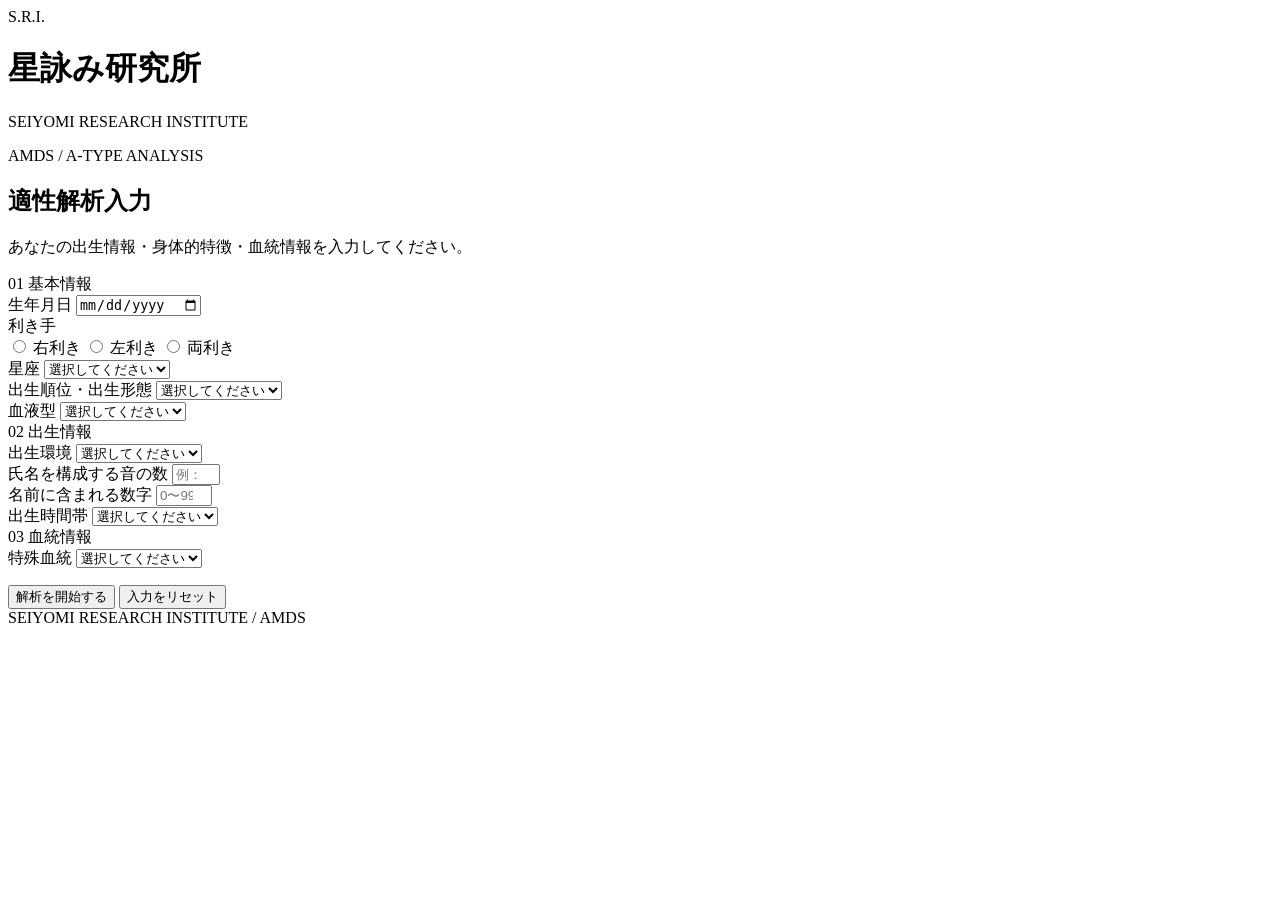
==== A/A1.html @ 0838a864 "Create A1.html" ====
<!DOCTYPE html>
<html lang="ja">
<head>
  <meta charset="UTF-8">
  <meta name="viewport" content="width=device-width, initial-scale=1.0">
  <title>星詠み研究所 | SEIYOMI RESEARCH INSTITUTE</title>

  <link rel="stylesheet" href="A.css">
</head>

<body>

<header class="site-header">
  <div class="header-mark">S.R.I.</div>

  <div>
    <h1>星詠み研究所</h1>
    <p>SEIYOMI RESEARCH INSTITUTE</p>
  </div>
</header>


<main class="container">

  <section class="hero">
    <span class="label">AMDS / A-TYPE ANALYSIS</span>

    <h2>適性解析入力</h2>

    <p>
      あなたの出生情報・身体的特徴・血統情報を入力してください。
    </p>
  </section>


  <form id="diagnosisForm">

    <!-- 基本情報 -->
    <section class="panel">

      <div class="panel-title">
        <span>01</span>
        基本情報
      </div>


      <!-- 生年月日 -->
      <div class="field">

        <label for="date">
          生年月日
        </label>

        <input
          type="date"
          id="date"
          required
        >

      </div>


      <!-- 利き手 -->
      <div class="field">

        <label>
          利き手
        </label>

        <div class="choices">

          <label>
            <input
              type="radio"
              name="hand"
              value="右利き"
            >
            右利き
          </label>

          <label>
            <input
              type="radio"
              name="hand"
              value="左利き"
            >
            左利き
          </label>

          <label>
            <input
              type="radio"
              name="hand"
              value="両利き"
            >
            両利き
          </label>

        </div>

      </div>


      <!-- 星座 -->
      <div class="field">

        <label for="zodiac">
          星座
        </label>

        <select id="zodiac" required>

          <option value="">
            選択してください
          </option>

          <option>牡羊座</option>
          <option>牡牛座</option>
          <option>双子座</option>
          <option>蟹座</option>
          <option>獅子座</option>
          <option>乙女座</option>
          <option>天秤座</option>
          <option>蠍座</option>
          <option>射手座</option>
          <option>山羊座</option>
          <option>水瓶座</option>
          <option>魚座</option>

        </select>

      </div>


      <!-- 出生順位 -->
      <div class="field">

        <label for="family">
          出生順位・出生形態
        </label>

        <select id="family" required>

          <option value="">
            選択してください
          </option>

          <option>一人っ子</option>
          <option>第一子</option>
          <option>中間子</option>
          <option>末っ子</option>
          <option>双子・三つ子など</option>
          <option>不明</option>

        </select>

      </div>


      <!-- 血液型 -->
      <div class="field">

        <label for="blood">
          血液型
        </label>

        <select id="blood" required>

          <option value="">
            選択してください
          </option>

          <option>A</option>
          <option>B</option>
          <option>O</option>
          <option>AB</option>

        </select>

      </div>

    </section>


    <!-- 出生情報 -->
    <section class="panel">

      <div class="panel-title">
        <span>02</span>
        出生情報
      </div>


      <!-- 出生環境 -->
      <div class="field">

        <label for="origin">
          出生環境
        </label>

        <select id="origin" required>

          <option value="">
            選択してください
          </option>

          <option>山岳地帯</option>
          <option>河川・湖沼地域</option>
          <option>海沿い</option>
          <option>都市部</option>
          <option>田園・農村部</option>
          <option>古都・歴史都市</option>
          <option>不明</option>

        </select>

      </div>


      <!-- 氏名を構成する音の数 -->
      <div class="field">

        <label for="phonetic">
          氏名を構成する音の数
        </label>

        <input
          type="number"
          id="phonetic"
          min="1"
          max="99"
          placeholder="例：8"
          required
        >

      </div>


      <!-- 名前に含まれる数字 -->
      <div class="field">

        <label for="nameNumber">
          名前に含まれる数字
        </label>

        <input
          type="number"
          id="nameNumber"
          min="0"
          max="999"
          placeholder="0〜999"
          required
        >

      </div>


      <!-- 出生時間帯 -->
      <div class="field">

        <label for="time">
          出生時間帯
        </label>

        <select id="time" required>

          <option value="">
            選択してください
          </option>

          <option>深夜</option>
          <option>夜明け</option>
          <option>朝</option>
          <option>午前中</option>
          <option>午後</option>
          <option>夕方</option>
          <option>夜</option>
          <option>深夜帯</option>
          <option>不明</option>

        </select>

      </div>

    </section>


    <!-- 血統情報 -->
    <section class="panel">

      <div class="panel-title">
        <span>03</span>
        血統情報
      </div>


      <div class="field">

        <label for="lineage">
          特殊血統
        </label>

        <select id="lineage" required>

          <option value="">
            選択してください
          </option>

          <option>神族</option>
          <option>竜族</option>
          <option>精霊族</option>
          <option>魔族</option>
          <option>妖怪・妖異系</option>
          <option>天使族</option>
          <option>なし</option>

        </select>

      </div>

    </section>


    <p
      id="error"
      class="error"
    ></p>


    <button
      type="submit"
      class="primary-button"
    >
      解析を開始する
    </button>


    <button
      type="button"
      id="resetButton"
      class="secondary-button"
    >
      入力をリセット
    </button>

  </form>

</main>


<footer>
  SEIYOMI RESEARCH INSTITUTE / AMDS
</footer>


<script src="A.js"></script>

</body>
</html>
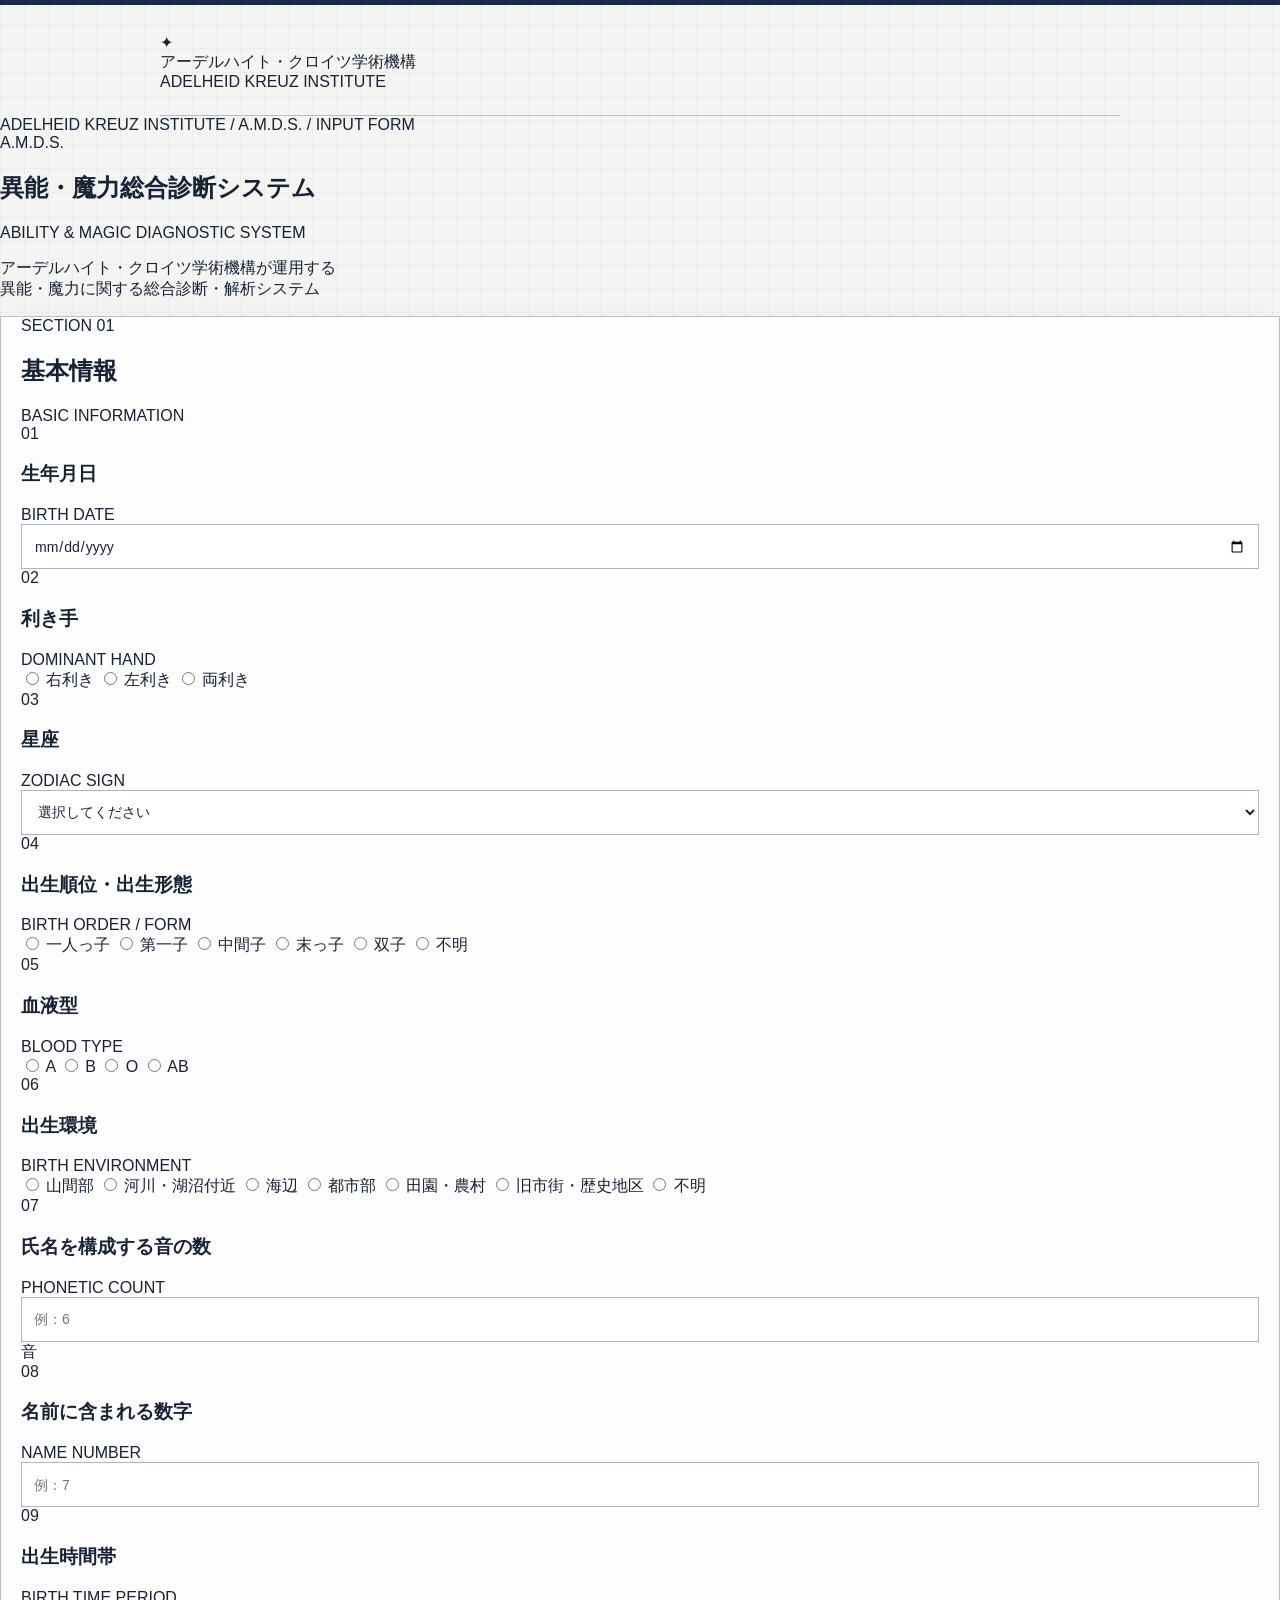
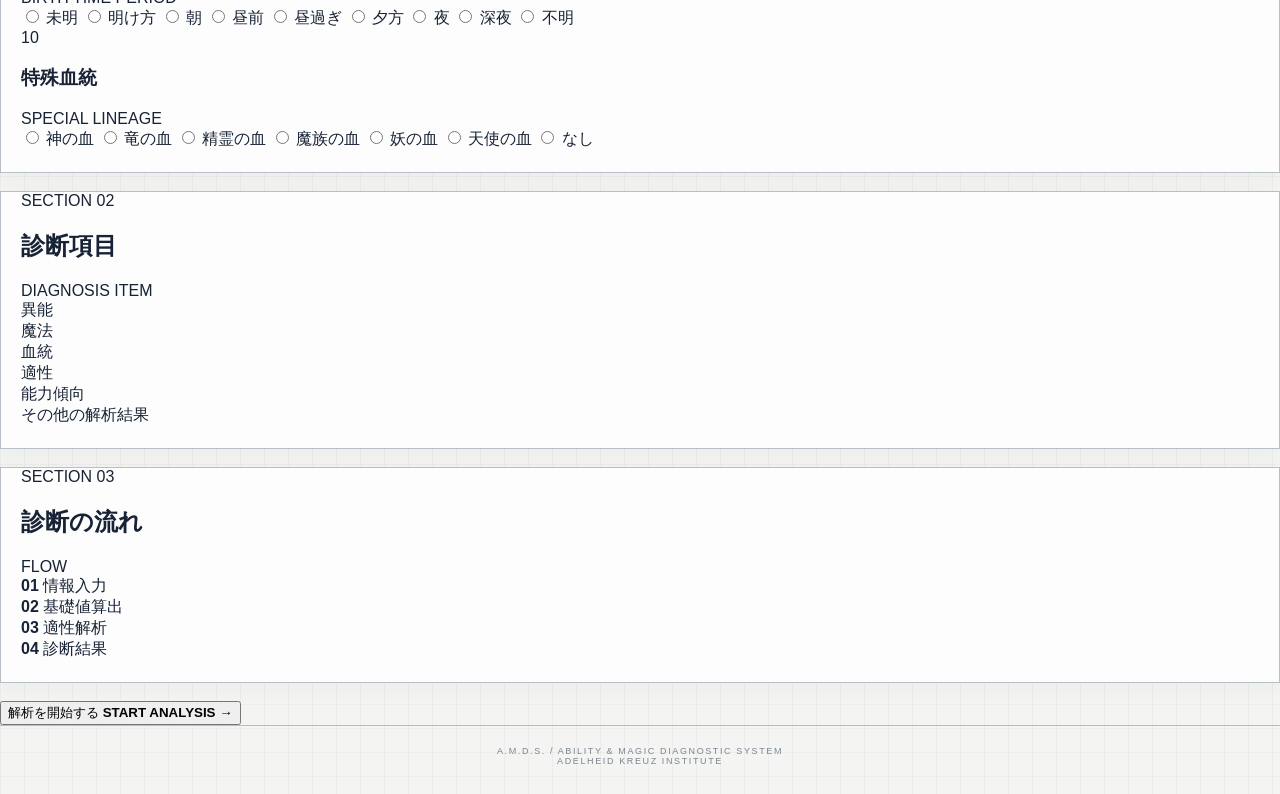
==== commit 2eb0b613: "Update A1.html" ====
--- a/A/A1.html
+++ b/A/A1.html
@@ -1,355 +1,595 @@
 <!DOCTYPE html>
 <html lang="ja">
 <head>
-  <meta charset="UTF-8">
-  <meta name="viewport" content="width=device-width, initial-scale=1.0">
-  <title>星詠み研究所 | SEIYOMI RESEARCH INSTITUTE</title>
-
-  <link rel="stylesheet" href="A.css">
+    <meta charset="UTF-8">
+    <meta name="viewport" content="width=device-width, initial-scale=1.0">
+
+    <title>A.M.D.S.｜異能・魔力総合診断システム</title>
+
+    <link rel="stylesheet" href="A.css">
 </head>
 
 <body>
 
 <header class="site-header">
-  <div class="header-mark">S.R.I.</div>
-
-  <div>
-    <h1>星詠み研究所</h1>
-    <p>SEIYOMI RESEARCH INSTITUTE</p>
-  </div>
+    <div class="header-inner">
+
+        <div class="institute-mark">
+            <div class="emblem">✦</div>
+
+            <div class="institute-name">
+                <div class="jp-name">
+                    アーデルハイト・クロイツ学術機構
+                </div>
+
+                <div class="en-name">
+                    ADELHEID KREUZ INSTITUTE
+                </div>
+            </div>
+        </div>
+
+    </div>
 </header>
 
 
-<main class="container">
-
-  <section class="hero">
-    <span class="label">AMDS / A-TYPE ANALYSIS</span>
-
-    <h2>適性解析入力</h2>
-
-    <p>
-      あなたの出生情報・身体的特徴・血統情報を入力してください。
-    </p>
-  </section>
-
-
-  <form id="diagnosisForm">
-
-    <!-- 基本情報 -->
-    <section class="panel">
-
-      <div class="panel-title">
-        <span>01</span>
-        基本情報
-      </div>
-
-
-      <!-- 生年月日 -->
-      <div class="field">
-
-        <label for="date">
-          生年月日
-        </label>
-
-        <input
-          type="date"
-          id="date"
-          required
-        >
-
-      </div>
-
-
-      <!-- 利き手 -->
-      <div class="field">
-
-        <label>
-          利き手
-        </label>
-
-        <div class="choices">
-
-          <label>
-            <input
-              type="radio"
-              name="hand"
-              value="右利き"
-            >
-            右利き
-          </label>
-
-          <label>
-            <input
-              type="radio"
-              name="hand"
-              value="左利き"
-            >
-            左利き
-          </label>
-
-          <label>
-            <input
-              type="radio"
-              name="hand"
-              value="両利き"
-            >
-            両利き
-          </label>
-
+<main class="page">
+
+    <div class="document-heading">
+        <span>ADELHEID KREUZ INSTITUTE</span>
+        <span>/</span>
+        <span>A.M.D.S.</span>
+        <span>/</span>
+        <span>INPUT FORM</span>
+    </div>
+
+
+    <section class="system-title">
+
+        <div class="system-code">
+            A.M.D.S.
         </div>
 
-      </div>
-
-
-      <!-- 星座 -->
-      <div class="field">
-
-        <label for="zodiac">
-          星座
-        </label>
-
-        <select id="zodiac" required>
-
-          <option value="">
-            選択してください
-          </option>
-
-          <option>牡羊座</option>
-          <option>牡牛座</option>
-          <option>双子座</option>
-          <option>蟹座</option>
-          <option>獅子座</option>
-          <option>乙女座</option>
-          <option>天秤座</option>
-          <option>蠍座</option>
-          <option>射手座</option>
-          <option>山羊座</option>
-          <option>水瓶座</option>
-          <option>魚座</option>
-
-        </select>
-
-      </div>
-
-
-      <!-- 出生順位 -->
-      <div class="field">
-
-        <label for="family">
-          出生順位・出生形態
-        </label>
-
-        <select id="family" required>
-
-          <option value="">
-            選択してください
-          </option>
-
-          <option>一人っ子</option>
-          <option>第一子</option>
-          <option>中間子</option>
-          <option>末っ子</option>
-          <option>双子・三つ子など</option>
-          <option>不明</option>
-
-        </select>
-
-      </div>
-
-
-      <!-- 血液型 -->
-      <div class="field">
-
-        <label for="blood">
-          血液型
-        </label>
-
-        <select id="blood" required>
-
-          <option value="">
-            選択してください
-          </option>
-
-          <option>A</option>
-          <option>B</option>
-          <option>O</option>
-          <option>AB</option>
-
-        </select>
-
-      </div>
+        <h1>
+            異能・魔力総合診断システム
+        </h1>
+
+        <p>
+            ABILITY &amp; MAGIC DIAGNOSTIC SYSTEM
+        </p>
+
+        <div class="title-line"></div>
+
+        <p class="system-description">
+            アーデルハイト・クロイツ学術機構が運用する<br>
+            異能・魔力に関する総合診断・解析システム
+        </p>
 
     </section>
 
 
-    <!-- 出生情報 -->
-    <section class="panel">
-
-      <div class="panel-title">
-        <span>02</span>
-        出生情報
-      </div>
-
-
-      <!-- 出生環境 -->
-      <div class="field">
-
-        <label for="origin">
-          出生環境
-        </label>
-
-        <select id="origin" required>
-
-          <option value="">
-            選択してください
-          </option>
-
-          <option>山岳地帯</option>
-          <option>河川・湖沼地域</option>
-          <option>海沿い</option>
-          <option>都市部</option>
-          <option>田園・農村部</option>
-          <option>古都・歴史都市</option>
-          <option>不明</option>
-
-        </select>
-
-      </div>
-
-
-      <!-- 氏名を構成する音の数 -->
-      <div class="field">
-
-        <label for="phonetic">
-          氏名を構成する音の数
-        </label>
-
-        <input
-          type="number"
-          id="phonetic"
-          min="1"
-          max="99"
-          placeholder="例：8"
-          required
-        >
-
-      </div>
-
-
-      <!-- 名前に含まれる数字 -->
-      <div class="field">
-
-        <label for="nameNumber">
-          名前に含まれる数字
-        </label>
-
-        <input
-          type="number"
-          id="nameNumber"
-          min="0"
-          max="999"
-          placeholder="0〜999"
-          required
-        >
-
-      </div>
-
-
-      <!-- 出生時間帯 -->
-      <div class="field">
-
-        <label for="time">
-          出生時間帯
-        </label>
-
-        <select id="time" required>
-
-          <option value="">
-            選択してください
-          </option>
-
-          <option>深夜</option>
-          <option>夜明け</option>
-          <option>朝</option>
-          <option>午前中</option>
-          <option>午後</option>
-          <option>夕方</option>
-          <option>夜</option>
-          <option>深夜帯</option>
-          <option>不明</option>
-
-        </select>
-
-      </div>
-
-    </section>
-
-
-    <!-- 血統情報 -->
-    <section class="panel">
-
-      <div class="panel-title">
-        <span>03</span>
-        血統情報
-      </div>
-
-
-      <div class="field">
-
-        <label for="lineage">
-          特殊血統
-        </label>
-
-        <select id="lineage" required>
-
-          <option value="">
-            選択してください
-          </option>
-
-          <option>神族</option>
-          <option>竜族</option>
-          <option>精霊族</option>
-          <option>魔族</option>
-          <option>妖怪・妖異系</option>
-          <option>天使族</option>
-          <option>なし</option>
-
-        </select>
-
-      </div>
-
-    </section>
-
-
-    <p
-      id="error"
-      class="error"
-    ></p>
-
-
-    <button
-      type="submit"
-      class="primary-button"
-    >
-      解析を開始する
-    </button>
-
-
-    <button
-      type="button"
-      id="resetButton"
-      class="secondary-button"
-    >
-      入力をリセット
-    </button>
-
-  </form>
+    <form id="diagnosisForm">
+
+        <!-- BASIC INFORMATION -->
+
+        <section class="panel">
+
+            <div class="section-heading">
+                <div class="section-number">SECTION 01</div>
+
+                <div>
+                    <h2>基本情報</h2>
+                    <span>BASIC INFORMATION</span>
+                </div>
+            </div>
+
+
+            <!-- 01 -->
+
+            <div class="question">
+
+                <div class="question-title">
+                    <span class="question-number">01</span>
+
+                    <div>
+                        <h3>生年月日</h3>
+                        <span>BIRTH DATE</span>
+                    </div>
+                </div>
+
+                <input
+                    type="date"
+                    id="date"
+                    required
+                >
+
+            </div>
+
+
+            <!-- 02 -->
+
+            <div class="question">
+
+                <div class="question-title">
+                    <span class="question-number">02</span>
+
+                    <div>
+                        <h3>利き手</h3>
+                        <span>DOMINANT HAND</span>
+                    </div>
+                </div>
+
+                <div class="choice-grid three">
+                    <label>
+                        <input type="radio" name="hand" value="右利き" required>
+                        <span>右利き</span>
+                    </label>
+
+                    <label>
+                        <input type="radio" name="hand" value="左利き">
+                        <span>左利き</span>
+                    </label>
+
+                    <label>
+                        <input type="radio" name="hand" value="両利き">
+                        <span>両利き</span>
+                    </label>
+                </div>
+
+            </div>
+
+
+            <!-- 03 -->
+
+            <div class="question">
+
+                <div class="question-title">
+                    <span class="question-number">03</span>
+
+                    <div>
+                        <h3>星座</h3>
+                        <span>ZODIAC SIGN</span>
+                    </div>
+                </div>
+
+                <select id="zodiac" required>
+                    <option value="">選択してください</option>
+                    <option value="牡羊座">牡羊座</option>
+                    <option value="牡牛座">牡牛座</option>
+                    <option value="双子座">双子座</option>
+                    <option value="蟹座">蟹座</option>
+                    <option value="獅子座">獅子座</option>
+                    <option value="乙女座">乙女座</option>
+                    <option value="天秤座">天秤座</option>
+                    <option value="蠍座">蠍座</option>
+                    <option value="射手座">射手座</option>
+                    <option value="山羊座">山羊座</option>
+                    <option value="水瓶座">水瓶座</option>
+                    <option value="魚座">魚座</option>
+                </select>
+
+            </div>
+
+
+            <!-- 04 -->
+
+            <div class="question">
+
+                <div class="question-title">
+                    <span class="question-number">04</span>
+
+                    <div>
+                        <h3>出生順位・出生形態</h3>
+                        <span>BIRTH ORDER / FORM</span>
+                    </div>
+                </div>
+
+                <div class="choice-grid three">
+
+                    <label>
+                        <input type="radio" name="family" value="一人っ子" required>
+                        <span>一人っ子</span>
+                    </label>
+
+                    <label>
+                        <input type="radio" name="family" value="第一子">
+                        <span>第一子</span>
+                    </label>
+
+                    <label>
+                        <input type="radio" name="family" value="中間子">
+                        <span>中間子</span>
+                    </label>
+
+                    <label>
+                        <input type="radio" name="family" value="末っ子">
+                        <span>末っ子</span>
+                    </label>
+
+                    <label>
+                        <input type="radio" name="family" value="双子">
+                        <span>双子</span>
+                    </label>
+
+                    <label>
+                        <input type="radio" name="family" value="不明">
+                        <span>不明</span>
+                    </label>
+
+                </div>
+
+            </div>
+
+
+            <!-- 05 -->
+
+            <div class="question">
+
+                <div class="question-title">
+                    <span class="question-number">05</span>
+
+                    <div>
+                        <h3>血液型</h3>
+                        <span>BLOOD TYPE</span>
+                    </div>
+                </div>
+
+                <div class="choice-grid four">
+
+                    <label>
+                        <input type="radio" name="blood" value="A" required>
+                        <span>A</span>
+                    </label>
+
+                    <label>
+                        <input type="radio" name="blood" value="B">
+                        <span>B</span>
+                    </label>
+
+                    <label>
+                        <input type="radio" name="blood" value="O">
+                        <span>O</span>
+                    </label>
+
+                    <label>
+                        <input type="radio" name="blood" value="AB">
+                        <span>AB</span>
+                    </label>
+
+                </div>
+
+            </div>
+
+
+            <!-- 06 -->
+
+            <div class="question">
+
+                <div class="question-title">
+                    <span class="question-number">06</span>
+
+                    <div>
+                        <h3>出生環境</h3>
+                        <span>BIRTH ENVIRONMENT</span>
+                    </div>
+                </div>
+
+                <div class="choice-grid two">
+
+                    <label>
+                        <input type="radio" name="origin" value="山間部" required>
+                        <span>山間部</span>
+                    </label>
+
+                    <label>
+                        <input type="radio" name="origin" value="河川・湖沼付近">
+                        <span>河川・湖沼付近</span>
+                    </label>
+
+                    <label>
+                        <input type="radio" name="origin" value="海辺">
+                        <span>海辺</span>
+                    </label>
+
+                    <label>
+                        <input type="radio" name="origin" value="都市部">
+                        <span>都市部</span>
+                    </label>
+
+                    <label>
+                        <input type="radio" name="origin" value="田園・農村">
+                        <span>田園・農村</span>
+                    </label>
+
+                    <label>
+                        <input type="radio" name="origin" value="旧市街・歴史地区">
+                        <span>旧市街・歴史地区</span>
+                    </label>
+
+                    <label>
+                        <input type="radio" name="origin" value="不明">
+                        <span>不明</span>
+                    </label>
+
+                </div>
+
+            </div>
+
+
+            <!-- 07 / 08 -->
+
+            <div class="numeric-row">
+
+                <div class="numeric-question">
+
+                    <div class="question-title">
+                        <span class="question-number">07</span>
+
+                        <div>
+                            <h3>氏名を構成する音の数</h3>
+                            <span>PHONETIC COUNT</span>
+                        </div>
+                    </div>
+
+                    <div class="number-input">
+                        <input
+                            type="number"
+                            id="phonetic"
+                            min="0"
+                            step="1"
+                            placeholder="例：6"
+                            required
+                        >
+                        <span>音</span>
+                    </div>
+
+                </div>
+
+
+                <div class="numeric-question">
+
+                    <div class="question-title">
+                        <span class="question-number">08</span>
+
+                        <div>
+                            <h3>名前に含まれる数字</h3>
+                            <span>NAME NUMBER</span>
+                        </div>
+                    </div>
+
+                    <div class="number-input">
+                        <input
+                            type="number"
+                            id="nameNumber"
+                            min="0"
+                            step="1"
+                            placeholder="例：7"
+                            required
+                        >
+                    </div>
+
+                </div>
+
+            </div>
+
+
+            <!-- 09 -->
+
+            <div class="question">
+
+                <div class="question-title">
+                    <span class="question-number">09</span>
+
+                    <div>
+                        <h3>出生時間帯</h3>
+                        <span>BIRTH TIME PERIOD</span>
+                    </div>
+                </div>
+
+                <div class="choice-grid three">
+
+                    <label>
+                        <input type="radio" name="time" value="未明" required>
+                        <span>未明</span>
+                    </label>
+
+                    <label>
+                        <input type="radio" name="time" value="明け方">
+                        <span>明け方</span>
+                    </label>
+
+                    <label>
+                        <input type="radio" name="time" value="朝">
+                        <span>朝</span>
+                    </label>
+
+                    <label>
+                        <input type="radio" name="time" value="昼前">
+                        <span>昼前</span>
+                    </label>
+
+                    <label>
+                        <input type="radio" name="time" value="昼過ぎ">
+                        <span>昼過ぎ</span>
+                    </label>
+
+                    <label>
+                        <input type="radio" name="time" value="夕方">
+                        <span>夕方</span>
+                    </label>
+
+                    <label>
+                        <input type="radio" name="time" value="夜">
+                        <span>夜</span>
+                    </label>
+
+                    <label>
+                        <input type="radio" name="time" value="深夜">
+                        <span>深夜</span>
+                    </label>
+
+                    <label>
+                        <input type="radio" name="time" value="不明">
+                        <span>不明</span>
+                    </label>
+
+                </div>
+
+            </div>
+
+
+            <!-- 10 -->
+
+            <div class="question">
+
+                <div class="question-title">
+                    <span class="question-number">10</span>
+
+                    <div>
+                        <h3>特殊血統</h3>
+                        <span>SPECIAL LINEAGE</span>
+                    </div>
+                </div>
+
+                <div class="choice-grid two">
+
+                    <label>
+                        <input type="radio" name="lineage" value="神の血" required>
+                        <span>神の血</span>
+                    </label>
+
+                    <label>
+                        <input type="radio" name="lineage" value="竜の血">
+                        <span>竜の血</span>
+                    </label>
+
+                    <label>
+                        <input type="radio" name="lineage" value="精霊の血">
+                        <span>精霊の血</span>
+                    </label>
+
+                    <label>
+                        <input type="radio" name="lineage" value="魔族の血">
+                        <span>魔族の血</span>
+                    </label>
+
+                    <label>
+                        <input type="radio" name="lineage" value="妖の血">
+                        <span>妖の血</span>
+                    </label>
+
+                    <label>
+                        <input type="radio" name="lineage" value="天使の血">
+                        <span>天使の血</span>
+                    </label>
+
+                    <label>
+                        <input type="radio" name="lineage" value="なし">
+                        <span>なし</span>
+                    </label>
+
+                </div>
+
+            </div>
+
+        </section>
+
+
+        <!-- DIAGNOSIS ITEM -->
+
+        <section class="panel">
+
+            <div class="section-heading">
+                <div class="section-number">SECTION 02</div>
+
+                <div>
+                    <h2>診断項目</h2>
+                    <span>DIAGNOSIS ITEM</span>
+                </div>
+            </div>
+
+            <div class="diagnosis-list">
+
+                <div>異能</div>
+                <div>魔法</div>
+                <div>血統</div>
+                <div>適性</div>
+                <div>能力傾向</div>
+                <div>その他の解析結果</div>
+
+            </div>
+
+        </section>
+
+
+        <!-- FLOW -->
+
+        <section class="panel">
+
+            <div class="section-heading">
+                <div class="section-number">SECTION 03</div>
+
+                <div>
+                    <h2>診断の流れ</h2>
+                    <span>FLOW</span>
+                </div>
+            </div>
+
+            <div class="flow">
+
+                <div class="flow-item">
+                    <strong>01</strong>
+                    <span>情報入力</span>
+                </div>
+
+                <div class="flow-line"></div>
+
+                <div class="flow-item">
+                    <strong>02</strong>
+                    <span>基礎値算出</span>
+                </div>
+
+                <div class="flow-line"></div>
+
+                <div class="flow-item">
+                    <strong>03</strong>
+                    <span>適性解析</span>
+                </div>
+
+                <div class="flow-line"></div>
+
+                <div class="flow-item">
+                    <strong>04</strong>
+                    <span>診断結果</span>
+                </div>
+
+            </div>
+
+        </section>
+
+
+        <button type="submit" class="start-button">
+
+            <span>
+                解析を開始する
+            </span>
+
+            <strong>START ANALYSIS →</strong>
+
+        </button>
+
+    </form>
 
 </main>
 
 
-<footer>
-  SEIYOMI RESEARCH INSTITUTE / AMDS
+<footer class="site-footer">
+    <div>
+        A.M.D.S. / ABILITY &amp; MAGIC DIAGNOSTIC SYSTEM
+    </div>
+
+    <div>
+        ADELHEID KREUZ INSTITUTE
+    </div>
 </footer>
 
 
--- a/A/A.css
+++ b/A/A.css
@@ -0,0 +1,824 @@
+/* =========================================
+   SEIYOMI RESEARCH INSTITUTE
+   A / A1-A3 COMMON STYLE
+========================================= */
+
+
+* {
+  box-sizing: border-box;
+}
+
+
+html {
+  scroll-behavior: smooth;
+}
+
+
+body {
+  margin: 0;
+
+  min-height: 100vh;
+
+  font-family:
+    -apple-system,
+    BlinkMacSystemFont,
+    "Hiragino Kaku Gothic ProN",
+    "Hiragino Sans",
+    "Yu Gothic",
+    Meiryo,
+    sans-serif;
+
+  color: #172235;
+
+  background:
+    linear-gradient(
+      rgba(18, 35, 58, .035) 1px,
+      transparent 1px
+    ),
+    linear-gradient(
+      90deg,
+      rgba(18, 35, 58, .035) 1px,
+      transparent 1px
+    ),
+    #f4f5f3;
+
+  background-size: 24px 24px;
+}
+
+
+body::before {
+  content: "";
+
+  display: block;
+
+  height: 5px;
+
+  background: #182c48;
+}
+
+
+/* =========================
+   HEADER
+========================= */
+
+
+.site-header {
+
+  width: min(
+    960px,
+    calc(100% - 32px)
+  );
+
+  margin: 0 auto;
+
+  padding: 28px 0 24px;
+
+  display: flex;
+
+  align-items: center;
+
+  gap: 15px;
+
+  border-bottom:
+    1px solid #b7bdc5;
+}
+
+
+.site-header h1 {
+
+  margin: 0;
+
+  font-size:
+    clamp(
+      20px,
+      5vw,
+      30px
+    );
+
+  letter-spacing: .12em;
+
+  font-weight: 700;
+}
+
+
+.site-header p {
+
+  margin: 5px 0 0;
+
+  font-size: 9px;
+
+  letter-spacing: .25em;
+
+  color: #687383;
+}
+
+
+.header-mark {
+
+  width: 48px;
+
+  height: 48px;
+
+  border:
+    1px solid #182c48;
+
+  display: grid;
+
+  place-items: center;
+
+  font-size: 10px;
+
+  letter-spacing: .08em;
+
+  font-weight: 700;
+}
+
+
+/* =========================
+   CONTAINER
+========================= */
+
+
+.container {
+
+  width: min(
+    760px,
+    calc(100% - 32px)
+  );
+
+  margin: 0 auto;
+
+  padding: 34px 0 60px;
+}
+
+
+/* =========================
+   HERO
+========================= */
+
+
+.hero {
+
+  margin-bottom: 25px;
+}
+
+
+.label {
+
+  display: inline-block;
+
+  padding: 5px 8px;
+
+  border:
+    1px solid #8792a0;
+
+  color: #596575;
+
+  font-size: 9px;
+
+  letter-spacing: .16em;
+}
+
+
+.hero h2 {
+
+  margin:
+    14px 0 8px;
+
+  font-size:
+    clamp(
+      25px,
+      7vw,
+      38px
+    );
+
+  letter-spacing: .08em;
+}
+
+
+.hero p {
+
+  margin: 0;
+
+  color: #687383;
+
+  font-size: 13px;
+
+  line-height: 1.8;
+}
+
+
+/* =========================
+   PANEL
+========================= */
+
+
+.panel,
+.result-card,
+.notice {
+
+  background:
+    rgba(255, 255, 255, .86);
+
+  border:
+    1px solid #b8bec6;
+
+  box-shadow:
+    0 5px 20px
+    rgba(25, 37, 52, .045);
+}
+
+
+.panel {
+
+  margin-bottom: 18px;
+
+  padding:
+    0 20px 22px;
+}
+
+
+.panel-title {
+
+  margin:
+    0 -20px 20px;
+
+  padding:
+    13px 20px;
+
+  background:
+    #182c48;
+
+  color: #fff;
+
+  font-size: 12px;
+
+  letter-spacing: .12em;
+}
+
+
+.panel-title span {
+
+  margin-right: 12px;
+
+  opacity: .65;
+
+  font-family:
+    Georgia,
+    serif;
+}
+
+
+/* =========================
+   FORM
+========================= */
+
+
+.field {
+
+  margin-top: 18px;
+}
+
+
+.field:first-of-type {
+
+  margin-top: 0;
+}
+
+
+.field > label {
+
+  display: block;
+
+  margin-bottom: 8px;
+
+  font-size: 12px;
+
+  font-weight: 700;
+
+  letter-spacing: .04em;
+}
+
+
+input[type="date"],
+input[type="number"],
+select {
+
+  width: 100%;
+
+  min-height: 45px;
+
+  padding:
+    10px 12px;
+
+  border:
+    1px solid #aeb5bf;
+
+  border-radius: 0;
+
+  background: #fff;
+
+  color: #172235;
+
+  font: inherit;
+
+  font-size: 14px;
+}
+
+
+input:focus,
+select:focus {
+
+  outline:
+    2px solid
+    rgba(24, 44, 72, .2);
+
+  border-color:
+    #182c48;
+}
+
+
+/* =========================
+   RADIO
+========================= */
+
+
+.choices {
+
+  display: grid;
+
+  grid-template-columns:
+    repeat(3, 1fr);
+
+  gap: 8px;
+}
+
+
+.choices label {
+
+  padding:
+    12px 8px;
+
+  border:
+    1px solid #b8bec6;
+
+  background: #fff;
+
+  text-align: center;
+
+  font-size: 12px;
+
+  cursor: pointer;
+}
+
+
+.choices input {
+
+  margin-right: 5px;
+}
+
+
+/* =========================
+   BUTTON
+========================= */
+
+
+.primary-button,
+.secondary-button {
+
+  display: block;
+
+  width: 100%;
+
+  min-height: 48px;
+
+  padding:
+    13px 18px;
+
+  border-radius: 0;
+
+  text-align: center;
+
+  text-decoration: none;
+
+  font: inherit;
+
+  font-size: 13px;
+
+  font-weight: 700;
+
+  letter-spacing: .08em;
+
+  cursor: pointer;
+}
+
+
+.primary-button {
+
+  border:
+    1px solid #182c48;
+
+  background:
+    #182c48;
+
+  color: #fff;
+}
+
+
+.secondary-button {
+
+  margin-top: 10px;
+
+  border:
+    1px solid #9ca5b0;
+
+  background: #fff;
+
+  color: #28364a;
+}
+
+
+/* =========================
+   ERROR
+========================= */
+
+
+.error {
+
+  min-height: 22px;
+
+  margin:
+    4px 0 10px;
+
+  color:
+    #9a3f3f;
+
+  font-size: 12px;
+
+  text-align: center;
+}
+
+
+/* =========================
+   FOOTER
+========================= */
+
+
+footer {
+
+  padding:
+    20px 16px 28px;
+
+  border-top:
+    1px solid #b7bdc5;
+
+  color:
+    #7a8490;
+
+  font-size: 9px;
+
+  text-align: center;
+
+  letter-spacing: .18em;
+}
+
+
+/* =========================
+   RESULT
+========================= */
+
+
+.result-card {
+
+  overflow: hidden;
+}
+
+
+.report-top {
+
+  padding:
+    11px 15px;
+
+  display: flex;
+
+  justify-content: space-between;
+
+  gap: 10px;
+
+  background:
+    #eef0ef;
+
+  border-bottom:
+    1px solid #c3c8ce;
+
+  color:
+    #687383;
+
+  font-size: 9px;
+
+  letter-spacing: .12em;
+}
+
+
+.grade-area {
+
+  display: grid;
+
+  grid-template-columns:
+    125px 1fr;
+
+  gap: 22px;
+
+  padding:
+    30px 22px;
+
+  align-items: center;
+}
+
+
+.small-label {
+
+  color:
+    #6d7784;
+
+  font-size: 9px;
+
+  letter-spacing: .16em;
+}
+
+
+.grade {
+
+  margin-top: 4px;
+
+  font-family:
+    Georgia,
+    serif;
+
+  font-size: 72px;
+
+  line-height: 1;
+
+  color:
+    #182c48;
+}
+
+
+.result-copy h2 {
+
+  margin:
+    7px 0 8px;
+
+  font-size: 24px;
+
+  letter-spacing: .08em;
+}
+
+
+.result-copy p {
+
+  margin: 0;
+
+  color:
+    #697482;
+
+  font-size: 12px;
+
+  line-height: 1.7;
+}
+
+
+.result-grid {
+
+  display: grid;
+
+  grid-template-columns:
+    repeat(2, 1fr);
+
+  border-top:
+    1px solid #c3c8ce;
+}
+
+
+.result-grid div {
+
+  padding: 15px;
+
+  border-right:
+    1px solid #c3c8ce;
+
+  border-bottom:
+    1px solid #c3c8ce;
+}
+
+
+.result-grid div:nth-child(2n) {
+
+  border-right: 0;
+}
+
+
+.result-grid div:nth-last-child(-n+2) {
+
+  border-bottom: 0;
+}
+
+
+.result-grid span,
+.result-grid strong {
+
+  display: block;
+}
+
+
+.result-grid span {
+
+  margin-bottom: 5px;
+
+  color:
+    #78818d;
+
+  font-size: 9px;
+}
+
+
+.result-grid strong {
+
+  font-size: 13px;
+}
+
+
+/* =========================
+   BUTTON ROW
+========================= */
+
+
+.button-row {
+
+  margin-top: 18px;
+}
+
+
+/* =========================
+   DETAIL
+========================= */
+
+
+.record-list {
+
+  margin: 0;
+}
+
+
+.record-list div {
+
+  display: grid;
+
+  grid-template-columns:
+    42% 58%;
+
+  padding:
+    13px 0;
+
+  border-bottom:
+    1px dotted #c3c8ce;
+}
+
+
+.record-list div:last-child {
+
+  border-bottom: 0;
+}
+
+
+.record-list dt {
+
+  color:
+    #6d7784;
+
+  font-size: 11px;
+}
+
+
+.record-list dd {
+
+  margin: 0;
+
+  font-size: 13px;
+
+  font-weight: 700;
+}
+
+
+/* =========================
+   NOTICE
+========================= */
+
+
+.notice {
+
+  margin:
+    20px 0;
+
+  padding: 18px;
+}
+
+
+.notice strong {
+
+  display: block;
+
+  margin-bottom: 8px;
+
+  font-size: 12px;
+
+  letter-spacing: .08em;
+}
+
+
+.notice p {
+
+  margin: 0;
+
+  color:
+    #687383;
+
+  font-size: 11px;
+
+  line-height: 1.8;
+}
+
+
+/* =========================
+   MOBILE
+========================= */
+
+
+@media (max-width: 520px) {
+
+  .site-header {
+
+    padding-top: 22px;
+  }
+
+
+  .container {
+
+    width:
+      min(
+        100% - 24px,
+        760px
+      );
+
+    padding-top: 25px;
+  }
+
+
+  .choices {
+
+    grid-template-columns: 1fr;
+  }
+
+
+  .grade-area {
+
+    grid-template-columns:
+      95px 1fr;
+
+    gap: 15px;
+
+    padding:
+      24px 16px;
+  }
+
+
+  .grade {
+
+    font-size: 60px;
+  }
+
+
+  .result-copy h2 {
+
+    font-size: 19px;
+  }
+
+
+  .panel {
+
+    padding-left: 15px;
+
+    padding-right: 15px;
+  }
+
+
+  .panel-title {
+
+    margin-left: -15px;
+
+    margin-right: -15px;
+
+    padding-left: 15px;
+  }
+
+}
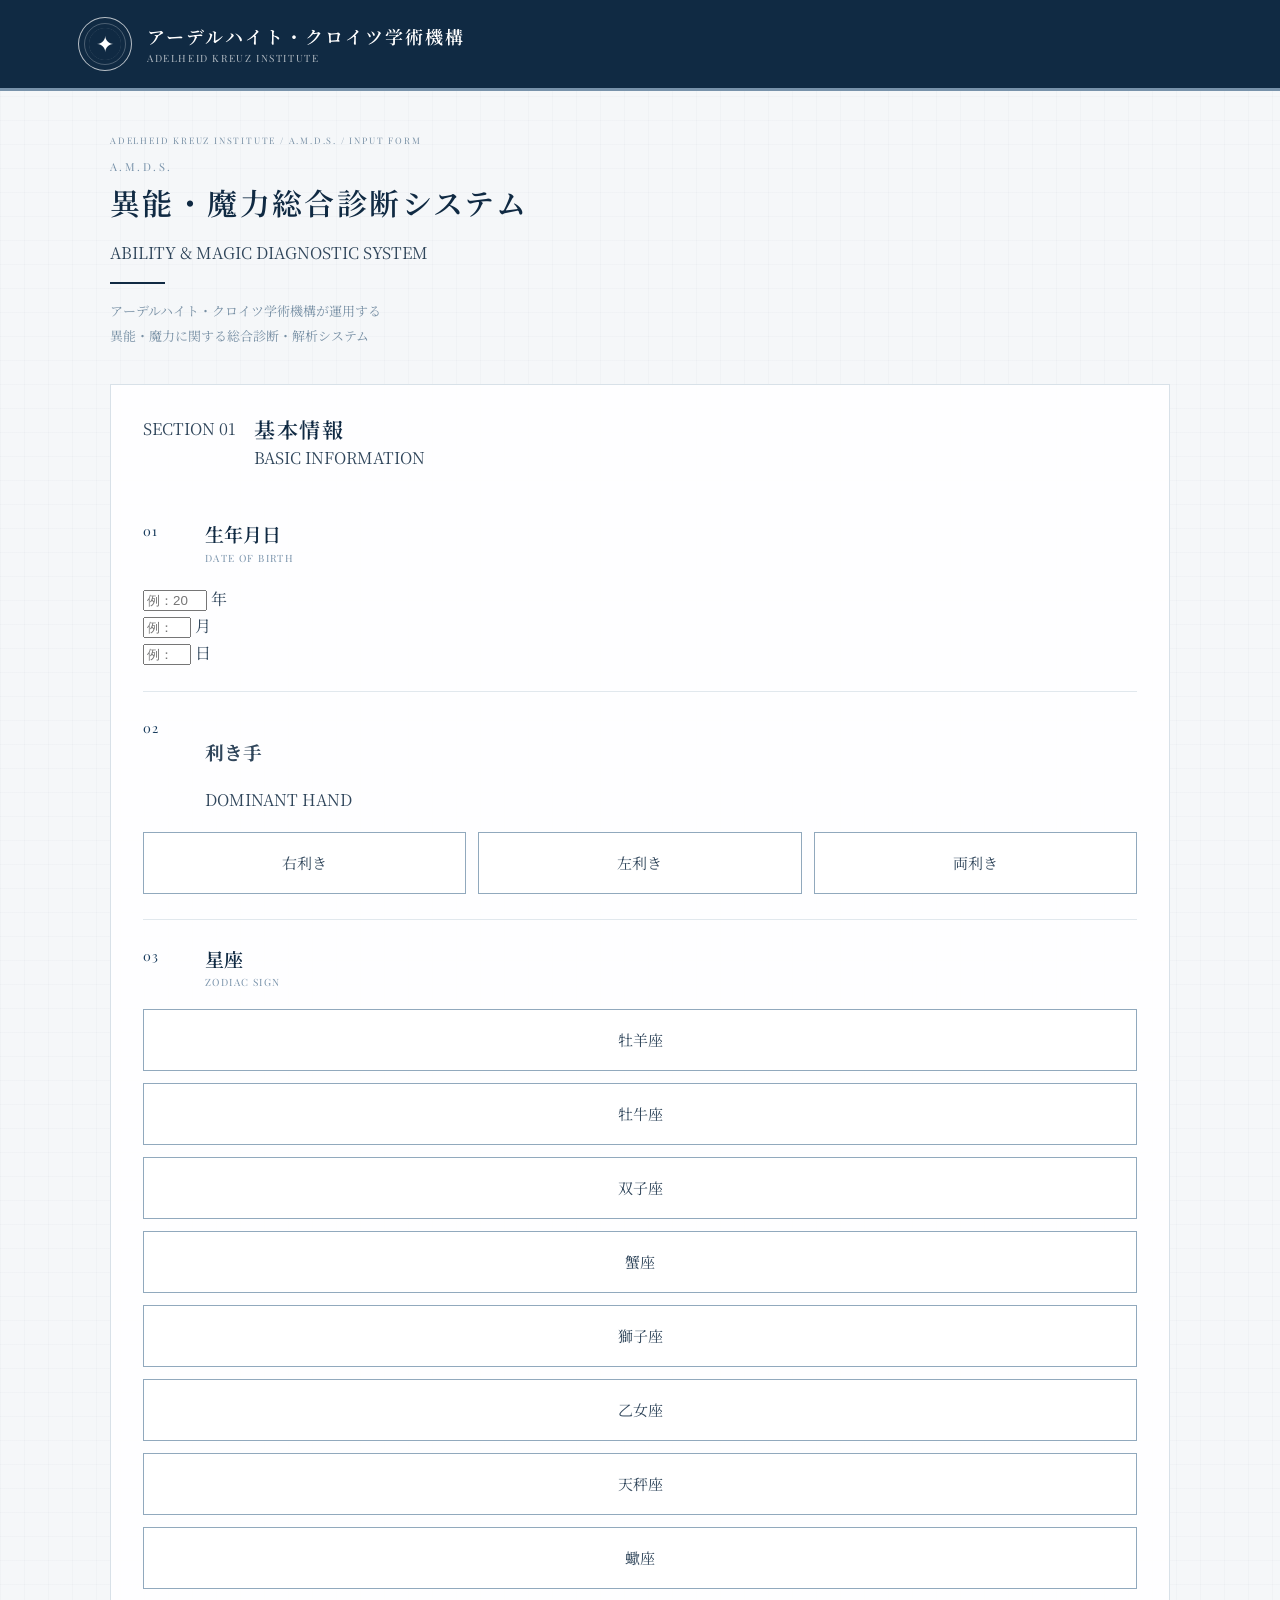
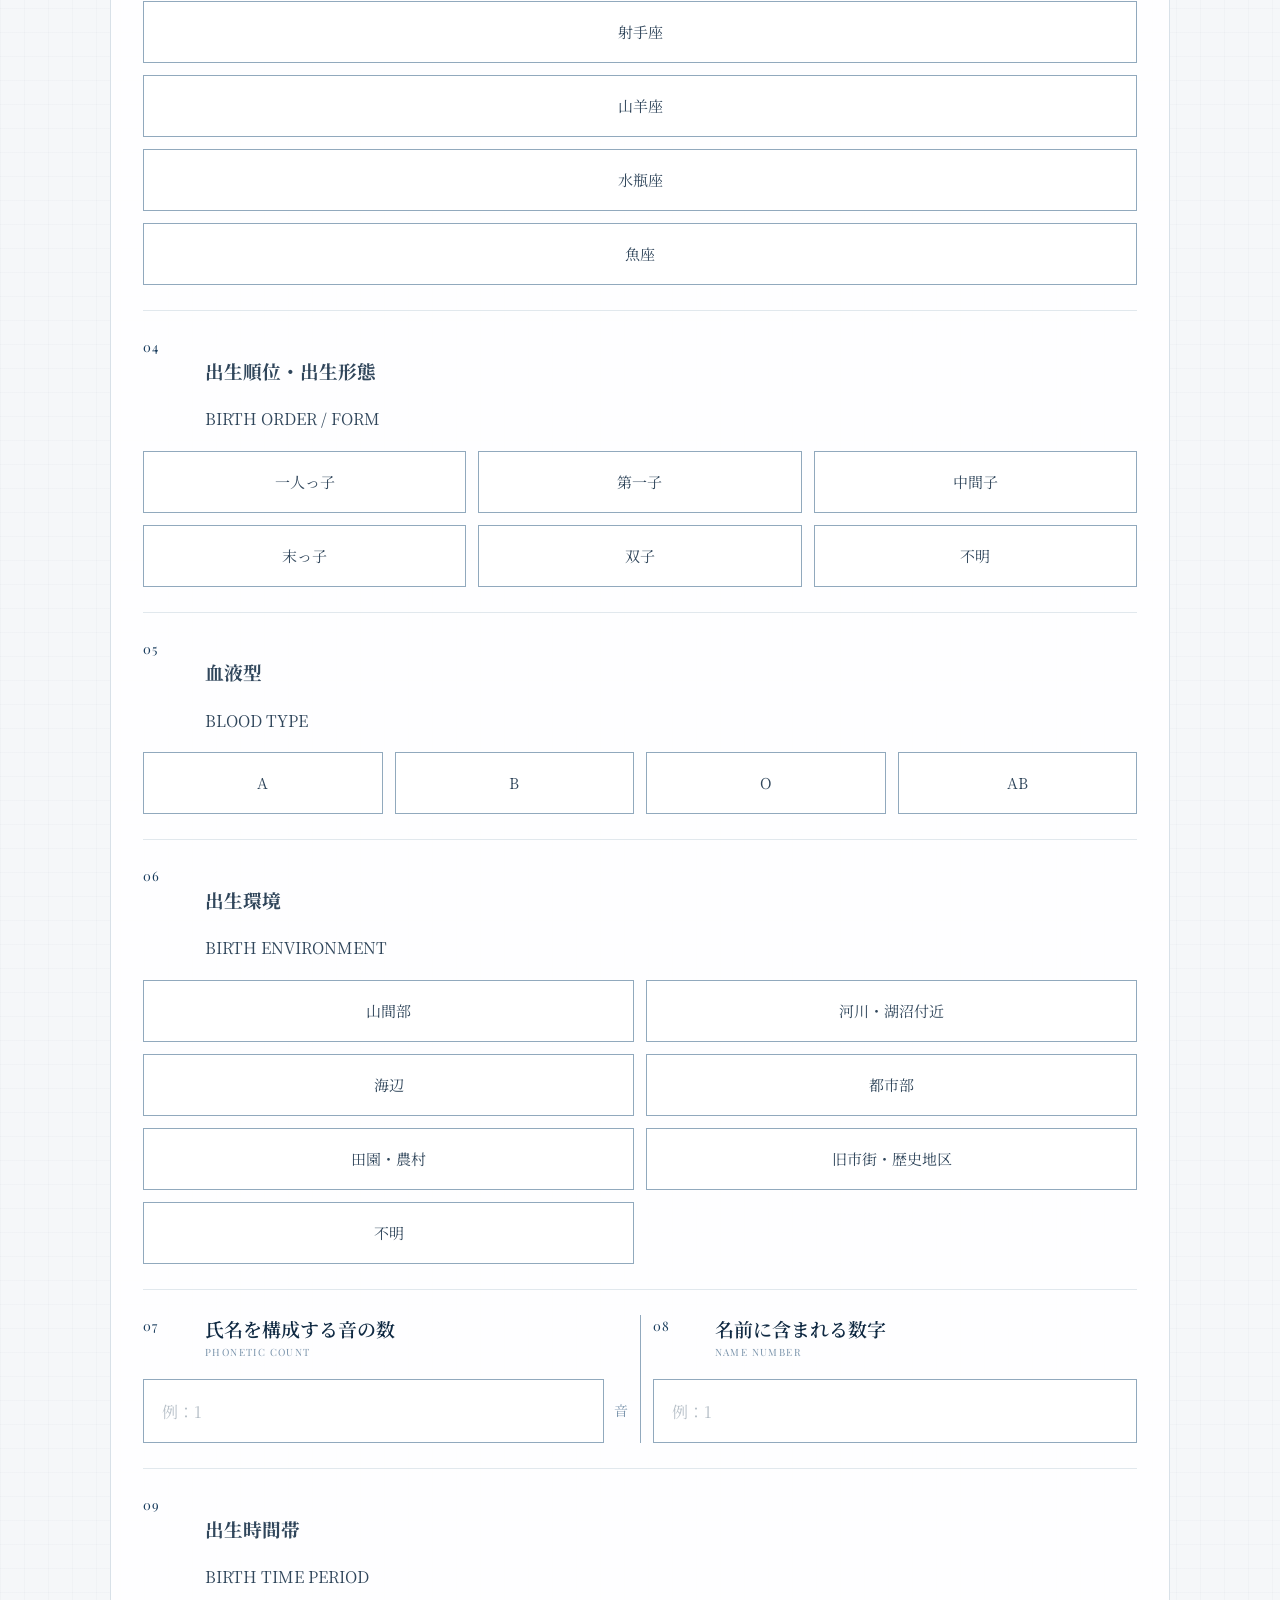
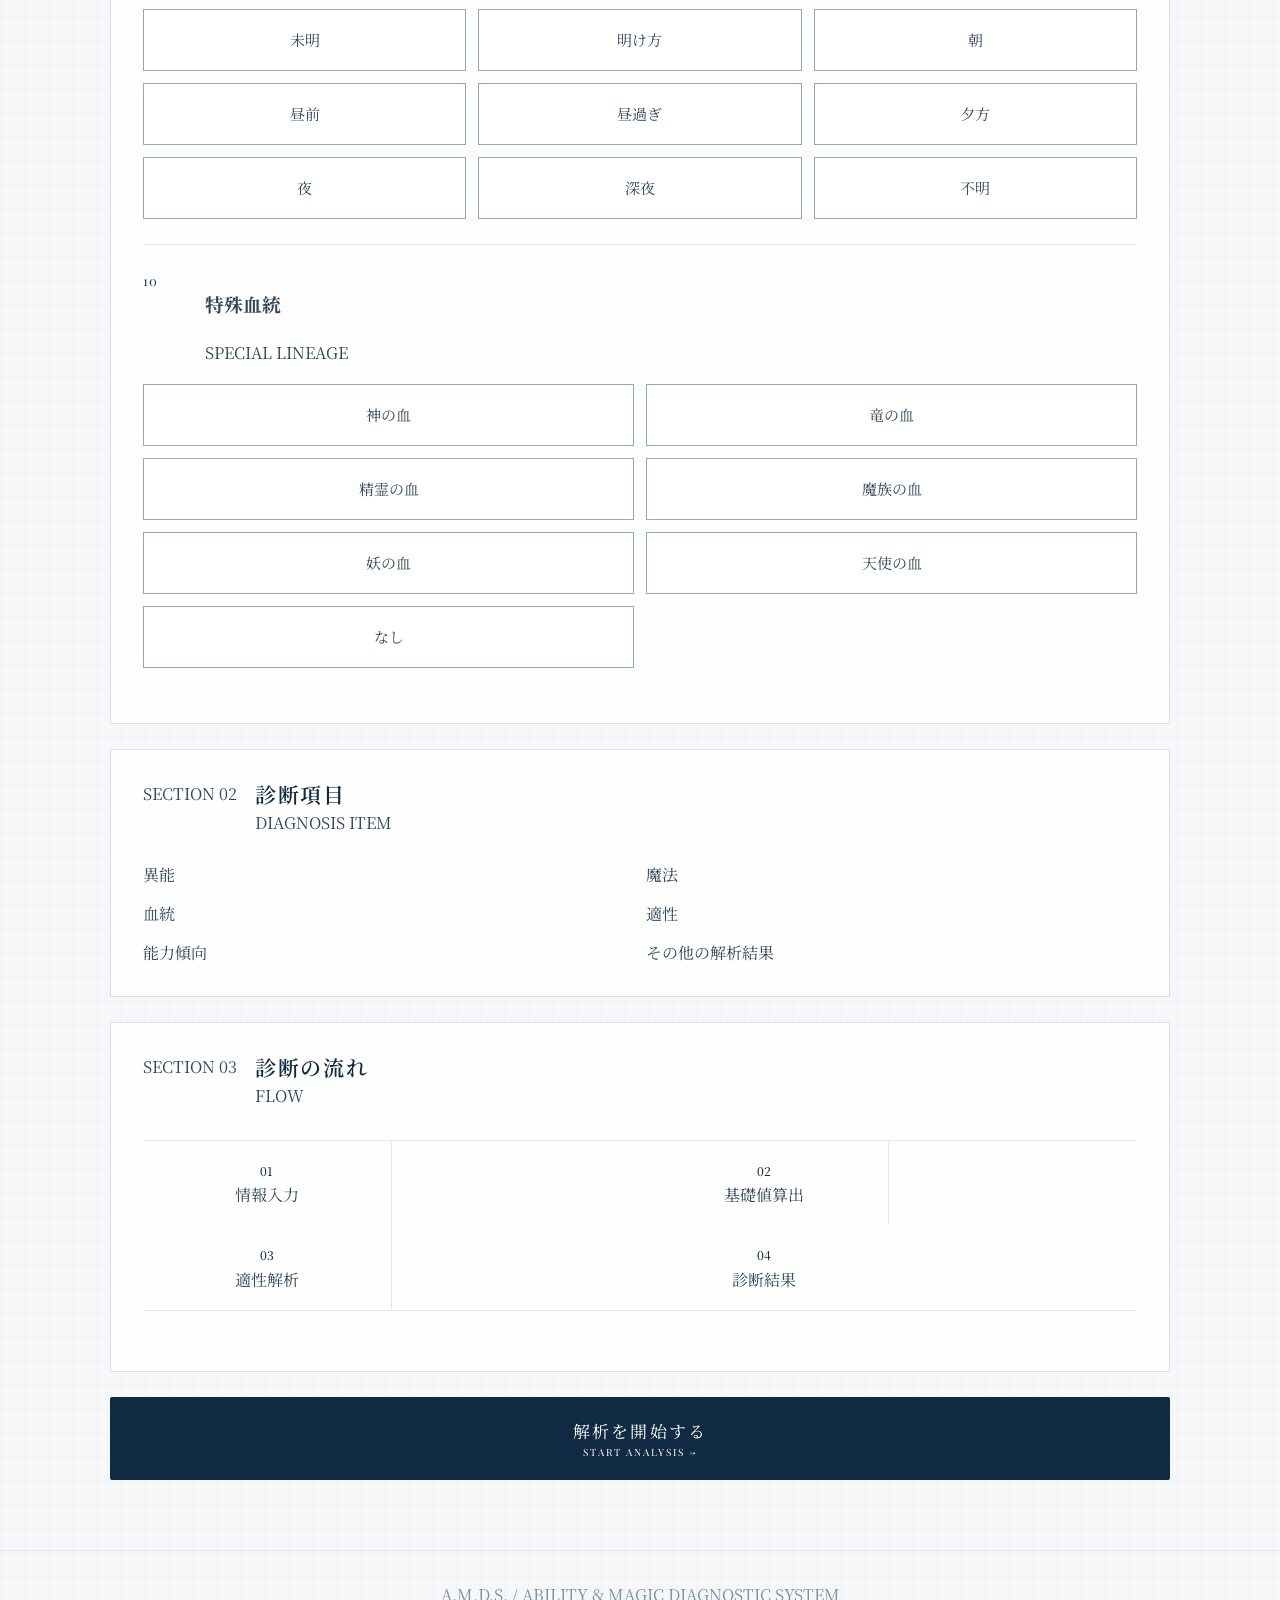
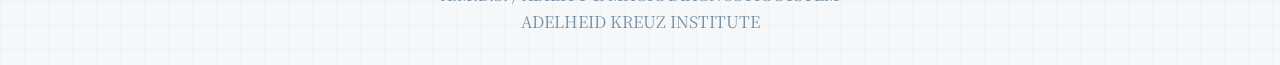
==== commit c4d32ca2: "Update A1.html" ====
--- a/A/A1.html
+++ b/A/A1.html
@@ -85,25 +85,53 @@
 
             <!-- 01 -->
 
-            <div class="question">
-
-                <div class="question-title">
-                    <span class="question-number">01</span>
-
-                    <div>
-                        <h3>生年月日</h3>
-                        <span>BIRTH DATE</span>
-                    </div>
-                </div>
-
-                <input
-                    type="date"
-                    id="date"
-                    required
-                >
-
-            </div>
-
+<div class="question">
+    <div class="question-title">
+        <span class="question-number">01</span>
+        <div class="question-label">
+            <strong>生年月日</strong>
+            <small>DATE OF BIRTH</small>
+        </div>
+    </div>
+
+    <div class="birth-date">
+        <div class="birth-date-item">
+            <input
+                type="number"
+                id="birthYear"
+                min="1"
+                max="9999"
+                placeholder="例：2000"
+            >
+            <span>年</span>
+        </div>
+
+        <div class="birth-date-item">
+            <input
+                type="number"
+                id="birthMonth"
+                min="1"
+                max="12"
+                placeholder="例：1"
+            >
+            <span>月</span>
+        </div>
+
+        <div class="birth-date-item">
+            <input
+                type="number"
+                id="birthDay"
+                min="1"
+                max="31"
+                placeholder="例：1"
+            >
+            <span>日</span>
+        </div>
+
+        <!-- A.jsで使用する内部値 -->
+        <input type="hidden" id="date">
+    </div>
+</div>
 
             <!-- 02 -->
 
@@ -141,34 +169,81 @@
             <!-- 03 -->
 
             <div class="question">
-
-                <div class="question-title">
-                    <span class="question-number">03</span>
-
-                    <div>
-                        <h3>星座</h3>
-                        <span>ZODIAC SIGN</span>
-                    </div>
-                </div>
-
-                <select id="zodiac" required>
-                    <option value="">選択してください</option>
-                    <option value="牡羊座">牡羊座</option>
-                    <option value="牡牛座">牡牛座</option>
-                    <option value="双子座">双子座</option>
-                    <option value="蟹座">蟹座</option>
-                    <option value="獅子座">獅子座</option>
-                    <option value="乙女座">乙女座</option>
-                    <option value="天秤座">天秤座</option>
-                    <option value="蠍座">蠍座</option>
-                    <option value="射手座">射手座</option>
-                    <option value="山羊座">山羊座</option>
-                    <option value="水瓶座">水瓶座</option>
-                    <option value="魚座">魚座</option>
-                </select>
-
-            </div>
-
+    <div class="question-title">
+        <span class="question-number">03</span>
+        <div class="question-label">
+            <strong>星座</strong>
+            <small>ZODIAC SIGN</small>
+        </div>
+    </div>
+
+    <div class="choice-grid zodiac-grid">
+
+        <label>
+            <input type="radio" name="zodiacChoice" value="牡羊座">
+            <span>牡羊座</span>
+        </label>
+
+        <label>
+            <input type="radio" name="zodiacChoice" value="牡牛座">
+            <span>牡牛座</span>
+        </label>
+
+        <label>
+            <input type="radio" name="zodiacChoice" value="双子座">
+            <span>双子座</span>
+        </label>
+
+        <label>
+            <input type="radio" name="zodiacChoice" value="蟹座">
+            <span>蟹座</span>
+        </label>
+
+        <label>
+            <input type="radio" name="zodiacChoice" value="獅子座">
+            <span>獅子座</span>
+        </label>
+
+        <label>
+            <input type="radio" name="zodiacChoice" value="乙女座">
+            <span>乙女座</span>
+        </label>
+
+        <label>
+            <input type="radio" name="zodiacChoice" value="天秤座">
+            <span>天秤座</span>
+        </label>
+
+        <label>
+            <input type="radio" name="zodiacChoice" value="蠍座">
+            <span>蠍座</span>
+        </label>
+
+        <label>
+            <input type="radio" name="zodiacChoice" value="射手座">
+            <span>射手座</span>
+        </label>
+
+        <label>
+            <input type="radio" name="zodiacChoice" value="山羊座">
+            <span>山羊座</span>
+        </label>
+
+        <label>
+            <input type="radio" name="zodiacChoice" value="水瓶座">
+            <span>水瓶座</span>
+        </label>
+
+        <label>
+            <input type="radio" name="zodiacChoice" value="魚座">
+            <span>魚座</span>
+        </label>
+
+    </div>
+
+    <!-- A.jsで使用する内部値 -->
+    <input type="hidden" id="zodiac">
+</div>
 
             <!-- 04 -->
 
@@ -319,58 +394,57 @@
 
             <div class="numeric-row">
 
-                <div class="numeric-question">
-
-                    <div class="question-title">
-                        <span class="question-number">07</span>
-
-                        <div>
-                            <h3>氏名を構成する音の数</h3>
-                            <span>PHONETIC COUNT</span>
-                        </div>
-                    </div>
-
-                    <div class="number-input">
-                        <input
-                            type="number"
-                            id="phonetic"
-                            min="0"
-                            step="1"
-                            placeholder="例：6"
-                            required
-                        >
-                        <span>音</span>
-                    </div>
-
-                </div>
-
-
-                <div class="numeric-question">
-
-                    <div class="question-title">
-                        <span class="question-number">08</span>
-
-                        <div>
-                            <h3>名前に含まれる数字</h3>
-                            <span>NAME NUMBER</span>
-                        </div>
-                    </div>
-
-                    <div class="number-input">
-                        <input
-                            type="number"
-                            id="nameNumber"
-                            min="0"
-                            step="1"
-                            placeholder="例：7"
-                            required
-                        >
-                    </div>
-
-                </div>
-
-            </div>
-
+    <div class="numeric-question">
+
+        <div class="question-title">
+            <span class="question-number">07</span>
+
+            <div class="question-label">
+                <strong>氏名を構成する音の数</strong>
+                <small>PHONETIC COUNT</small>
+            </div>
+        </div>
+
+        <div class="numeric-input-wrap">
+            <input
+                type="number"
+                id="phonetic"
+                class="numeric-input"
+                min="0"
+                inputmode="numeric"
+                placeholder="例：1"
+            >
+            <span class="numeric-unit">音</span>
+        </div>
+
+    </div>
+
+
+    <div class="numeric-question">
+
+        <div class="question-title">
+            <span class="question-number">08</span>
+
+            <div class="question-label">
+                <strong>名前に含まれる数字</strong>
+                <small>NAME NUMBER</small>
+            </div>
+        </div>
+
+        <div class="numeric-input-wrap">
+            <input
+                type="number"
+                id="nameNumber"
+                class="numeric-input"
+                min="0"
+                inputmode="numeric"
+                placeholder="例：1"
+            >
+        </div>
+
+    </div>
+
+</div>
 
             <!-- 09 -->
 
--- a/A/A.css
+++ b/A/A.css
@@ -1,824 +1,947 @@
-/* =========================================
-   SEIYOMI RESEARCH INSTITUTE
-   A / A1-A3 COMMON STYLE
-========================================= */
-
+@import url('https://fonts.googleapis.com/css2?family=Noto+Serif+JP:wght@400;500;600;700&family=Playfair+Display:wght@400;500;600&display=swap');
+
+:root {
+    --navy: #102A43;
+    --navy-light: #173B5C;
+    --blue-gray: #7892AA;
+    --line: #E1E8ED;
+    --line-dark: #91A9BD;
+    --paper: #FFFFFF;
+    --background: #F5F7F9;
+    --text: #30465B;
+    --muted: #7890A5;
+    --white: #FFFFFF;
+}
 
 * {
-  box-sizing: border-box;
-}
-
+    box-sizing: border-box;
+}
 
 html {
-  scroll-behavior: smooth;
-}
-
+    scroll-behavior: smooth;
+}
 
 body {
-  margin: 0;
-
-  min-height: 100vh;
-
-  font-family:
-    -apple-system,
-    BlinkMacSystemFont,
-    "Hiragino Kaku Gothic ProN",
-    "Hiragino Sans",
-    "Yu Gothic",
-    Meiryo,
-    sans-serif;
-
-  color: #172235;
-
-  background:
-    linear-gradient(
-      rgba(18, 35, 58, .035) 1px,
-      transparent 1px
-    ),
-    linear-gradient(
-      90deg,
-      rgba(18, 35, 58, .035) 1px,
-      transparent 1px
-    ),
-    #f4f5f3;
-
-  background-size: 24px 24px;
-}
-
-
-body::before {
-  content: "";
-
-  display: block;
-
-  height: 5px;
-
-  background: #182c48;
-}
-
-
-/* =========================
+    margin: 0;
+    padding: 0;
+    color: var(--text);
+    background:
+        linear-gradient(rgba(16, 42, 67, 0.018) 1px, transparent 1px),
+        linear-gradient(90deg, rgba(16, 42, 67, 0.018) 1px, transparent 1px),
+        var(--background);
+    background-size: 24px 24px;
+    font-family: "Noto Serif JP", serif;
+    line-height: 1.7;
+}
+
+/* ==============================
    HEADER
-========================= */
-
+============================== */
 
 .site-header {
-
-  width: min(
-    960px,
-    calc(100% - 32px)
-  );
-
-  margin: 0 auto;
-
-  padding: 28px 0 24px;
-
-  display: flex;
-
-  align-items: center;
-
-  gap: 15px;
-
-  border-bottom:
-    1px solid #b7bdc5;
-}
-
-
-.site-header h1 {
-
-  margin: 0;
-
-  font-size:
-    clamp(
-      20px,
-      5vw,
-      30px
-    );
-
-  letter-spacing: .12em;
-
-  font-weight: 700;
-}
-
-
-.site-header p {
-
-  margin: 5px 0 0;
-
-  font-size: 9px;
-
-  letter-spacing: .25em;
-
-  color: #687383;
-}
-
-
-.header-mark {
-
-  width: 48px;
-
-  height: 48px;
-
-  border:
-    1px solid #182c48;
-
-  display: grid;
-
-  place-items: center;
-
-  font-size: 10px;
-
-  letter-spacing: .08em;
-
-  font-weight: 700;
-}
-
-
-/* =========================
-   CONTAINER
-========================= */
-
-
-.container {
-
-  width: min(
-    760px,
-    calc(100% - 32px)
-  );
-
-  margin: 0 auto;
-
-  padding: 34px 0 60px;
-}
-
-
-/* =========================
-   HERO
-========================= */
-
-
-.hero {
-
-  margin-bottom: 25px;
-}
-
-
-.label {
-
-  display: inline-block;
-
-  padding: 5px 8px;
-
-  border:
-    1px solid #8792a0;
-
-  color: #596575;
-
-  font-size: 9px;
-
-  letter-spacing: .16em;
-}
-
-
-.hero h2 {
-
-  margin:
-    14px 0 8px;
-
-  font-size:
-    clamp(
-      25px,
-      7vw,
-      38px
-    );
-
-  letter-spacing: .08em;
-}
-
-
-.hero p {
-
-  margin: 0;
-
-  color: #687383;
-
-  font-size: 13px;
-
-  line-height: 1.8;
-}
-
-
-/* =========================
+    width: 100%;
+    background: var(--navy);
+    border-bottom: 3px solid var(--blue-gray);
+    color: var(--white);
+}
+
+.header-inner {
+    max-width: 1180px;
+    min-height: 88px;
+    margin: 0 auto;
+    padding: 14px 28px;
+
+    display: flex;
+    align-items: center;
+    justify-content: space-between;
+    gap: 25px;
+}
+
+/* 左側：紋章＋組織名 */
+
+.institute-mark {
+    display: flex;
+    align-items: center;
+    gap: 15px;
+    min-width: 0;
+}
+
+/* 紋章 */
+
+.emblem {
+    width: 54px;
+    height: 54px;
+    flex: 0 0 54px;
+
+    display: flex;
+    align-items: center;
+    justify-content: center;
+
+    position: relative;
+
+    border: 1px solid rgba(255, 255, 255, 0.7);
+    border-radius: 50%;
+
+    color: var(--white);
+    font-family: "Playfair Display", Georgia, serif;
+    font-size: 22px;
+    letter-spacing: 0;
+
+    background:
+        radial-gradient(
+            circle at center,
+            transparent 42%,
+            rgba(255, 255, 255, 0.08) 43%,
+            transparent 45%
+        );
+}
+
+/* 紋章の外側に細い観測円 */
+
+.emblem::before {
+    content: "";
+    position: absolute;
+    inset: 5px;
+    border: 1px solid rgba(255, 255, 255, 0.25);
+    border-radius: 50%;
+}
+
+/* 組織名 */
+
+.institute-name {
+    min-width: 0;
+}
+
+.institute-name .jp-name {
+    margin: 0;
+
+    color: var(--white);
+    font-size: 18px;
+    font-weight: 600;
+    letter-spacing: 0.12em;
+    line-height: 1.35;
+}
+
+.institute-name .en-name {
+    margin-top: 3px;
+
+    color: rgba(255, 255, 255, 0.68);
+    font-family: "Playfair Display", Georgia, serif;
+    font-size: 10px;
+    letter-spacing: 0.16em;
+    line-height: 1.2;
+}
+
+/* ヘッダー右側 */
+
+.site-header::after {
+    content: "";
+    display: block;
+}
+
+/* ==============================
+   PAGE
+============================== */
+
+.page {
+    width: min(100% - 44px, 1060px);
+    margin: 0 auto;
+    padding: 42px 0 70px;
+}
+
+/* ==============================
+   DOCUMENT HEADING
+============================== */
+
+.document-heading {
+    margin-bottom: 10px;
+
+    color: var(--muted);
+    font-family: "Playfair Display", Georgia, serif;
+    font-size: 9px;
+    letter-spacing: 0.2em;
+    text-transform: uppercase;
+}
+
+.system-title {
+    margin-bottom: 35px;
+}
+
+.system-code {
+    margin-bottom: 4px;
+
+    color: var(--blue-gray);
+    font-family: "Playfair Display", Georgia, serif;
+    font-size: 11px;
+    letter-spacing: 0.22em;
+}
+
+.system-title h1 {
+    margin: 0;
+
+    color: var(--navy);
+    font-size: 30px;
+    font-weight: 600;
+    letter-spacing: 0.08em;
+    line-height: 1.4;
+}
+
+.title-line {
+    width: 55px;
+    height: 2px;
+    margin: 15px 0;
+    background: var(--navy);
+}
+
+.system-description {
+    margin: 0;
+
+    color: var(--muted);
+    font-size: 13px;
+    line-height: 1.9;
+}
+
+/* ==============================
    PANEL
-========================= */
-
-
-.panel,
-.result-card,
-.notice {
-
-  background:
-    rgba(255, 255, 255, .86);
-
-  border:
-    1px solid #b8bec6;
-
-  box-shadow:
-    0 5px 20px
-    rgba(25, 37, 52, .045);
-}
-
+============================== */
 
 .panel {
-
-  margin-bottom: 18px;
-
-  padding:
-    0 20px 22px;
-}
-
-
-.panel-title {
-
-  margin:
-    0 -20px 20px;
-
-  padding:
-    13px 20px;
-
-  background:
-    #182c48;
-
-  color: #fff;
-
-  font-size: 12px;
-
-  letter-spacing: .12em;
-}
-
-
-.panel-title span {
-
-  margin-right: 12px;
-
-  opacity: .65;
-
-  font-family:
-    Georgia,
-    serif;
-}
-
-
-/* =========================
-   FORM
-========================= */
-
-
-.field {
-
-  margin-top: 18px;
-}
-
-
-.field:first-of-type {
-
-  margin-top: 0;
-}
-
-
-.field > label {
-
-  display: block;
-
-  margin-bottom: 8px;
-
-  font-size: 12px;
-
-  font-weight: 700;
-
-  letter-spacing: .04em;
-}
-
-
-input[type="date"],
-input[type="number"],
-select {
-
-  width: 100%;
-
-  min-height: 45px;
-
-  padding:
-    10px 12px;
-
-  border:
-    1px solid #aeb5bf;
-
-  border-radius: 0;
-
-  background: #fff;
-
-  color: #172235;
-
-  font: inherit;
-
-  font-size: 14px;
-}
-
-
-input:focus,
-select:focus {
-
-  outline:
-    2px solid
-    rgba(24, 44, 72, .2);
-
-  border-color:
-    #182c48;
-}
-
-
-/* =========================
-   RADIO
-========================= */
-
-
-.choices {
-
-  display: grid;
-
-  grid-template-columns:
-    repeat(3, 1fr);
-
-  gap: 8px;
-}
-
-
-.choices label {
-
-  padding:
-    12px 8px;
-
-  border:
-    1px solid #b8bec6;
-
-  background: #fff;
-
-  text-align: center;
-
-  font-size: 12px;
-
-  cursor: pointer;
-}
-
-
-.choices input {
-
-  margin-right: 5px;
-}
-
-
-/* =========================
+    margin-bottom: 25px;
+    padding: 30px 32px;
+
+    background: rgba(255, 255, 255, 0.94);
+    border: 1px solid #D8E1E8;
+}
+
+/* ==============================
+   SECTION HEADING
+============================== */
+
+.section-heading {
+    display: flex;
+    align-items: flex-start;
+    gap: 18px;
+
+    margin-bottom: 24px;
+}
+
+.section-heading h2 {
+    margin: 0;
+
+    color: var(--navy);
+    font-size: 21px;
+    font-weight: 600;
+    letter-spacing: 0.08em;
+    line-height: 1.4;
+}
+
+.section-heading p {
+    margin: 2px 0 0;
+
+    color: var(--blue-gray);
+    font-family: "Playfair Display", Georgia, serif;
+    font-size: 10px;
+    letter-spacing: 0.16em;
+}
+
+/* ==============================
+   QUESTION
+============================== */
+
+.question {
+    padding: 25px 0;
+    border-bottom: 1px solid var(--line);
+}
+
+.question:first-child {
+    padding-top: 0;
+}
+
+.question:last-child {
+    border-bottom: none;
+}
+
+.question-title {
+    display: flex;
+    align-items: flex-start;
+    gap: 24px;
+
+    margin-bottom: 18px;
+}
+
+.question-number {
+    flex: 0 0 38px;
+
+    color: var(--navy-light);
+    font-family: "Playfair Display", Georgia, serif;
+    font-size: 13px;
+    letter-spacing: 0.1em;
+}
+
+.question-label {
+    min-width: 0;
+}
+
+.question-label strong {
+    display: block;
+
+    color: var(--navy);
+    font-size: 19px;
+    font-weight: 600;
+    line-height: 1.45;
+}
+
+.question-label small {
+    display: block;
+    margin-top: 2px;
+
+    color: var(--blue-gray);
+    font-family: "Playfair Display", Georgia, serif;
+    font-size: 10px;
+    letter-spacing: 0.14em;
+}
+
+/* ==============================
+   CHOICE BUTTONS
+============================== */
+
+.choice-grid {
+    display: grid;
+    gap: 12px;
+}
+
+.choice-grid.two {
+    grid-template-columns: repeat(2, 1fr);
+}
+
+.choice-grid.three {
+    grid-template-columns: repeat(3, 1fr);
+}
+
+.choice-grid.four {
+    grid-template-columns: repeat(4, 1fr);
+}
+
+.choice-grid label {
+    display: block;
+    cursor: pointer;
+}
+
+.choice-grid input {
+    position: absolute;
+    width: 1px;
+    height: 1px;
+    opacity: 0;
+    pointer-events: none;
+}
+
+.choice-grid label span {
+    min-height: 62px;
+
+    display: flex;
+    align-items: center;
+    justify-content: center;
+
+    padding: 12px 14px;
+
+    background: #FFFFFF;
+    border: 1px solid var(--line-dark);
+
+    color: var(--text);
+    font-size: 15px;
+    text-align: center;
+
+    transition:
+        background-color 0.12s ease,
+        border-color 0.12s ease,
+        color 0.12s ease,
+        transform 0.08s ease,
+        box-shadow 0.08s ease;
+}
+
+/* 選択されたボタン */
+
+.choice-grid input:checked + span {
+    background: var(--navy-light);
+    border-color: var(--navy-light);
+    color: var(--white);
+
+    box-shadow:
+        inset 0 2px 4px rgba(0, 0, 0, 0.18);
+    
+    transform: translateY(1px);
+}
+
+/* 押している瞬間 */
+
+.choice-grid label:active span {
+    background: #244B6A;
+    border-color: #244B6A;
+    color: var(--white);
+
+    transform: translateY(2px);
+
+    box-shadow:
+        inset 0 3px 6px rgba(0, 0, 0, 0.22);
+}
+
+/* ==============================
+   NUMERIC INPUT
+============================== */
+
+.numeric-row {
+    display: grid;
+    grid-template-columns: repeat(2, 1fr);
+    gap: 25px;
+
+    position: relative;
+
+    padding: 25px 0;
+    border-bottom: 1px solid var(--line);
+}
+
+.numeric-question {
+    min-width: 0;
+}
+
+.numeric-input-wrap {
+    display: flex;
+    align-items: center;
+    gap: 10px;
+}
+
+.numeric-input {
+    width: 100%;
+    height: 64px;
+
+    padding: 10px 18px;
+
+    border: 1px solid var(--line-dark);
+    border-radius: 0;
+
+    background: #FFFFFF;
+
+    color: var(--text);
+    font-family: "Noto Serif JP", serif;
+    font-size: 16px;
+
+    outline: none;
+}
+
+.numeric-input:focus {
+    border-color: var(--navy);
+    box-shadow: 0 0 0 1px var(--navy);
+}
+
+.numeric-input::placeholder {
+    color: #B7C0C8;
+}
+
+.numeric-unit {
+    flex: 0 0 auto;
+
+    color: var(--blue-gray);
+    font-size: 14px;
+}
+
+/* 07・08の間の縦線 */
+
+.numeric-row::after {
+    content: "";
+
+    position: absolute;
+
+    top: 25px;
+    bottom: 25px;
+
+    left: 50%;
+
+    width: 1px;
+
+    background: var(--line-dark);
+
+    pointer-events: none;
+}
+
+/* ==============================
+   DIAGNOSIS
+============================== */
+
+.diagnosis-list {
+    display: grid;
+    grid-template-columns: repeat(2, 1fr);
+    gap: 12px;
+}
+
+.diagnosis-item {
+    padding: 18px 20px;
+
+    border: 1px solid var(--line);
+    background: #FAFBFC;
+}
+
+.diagnosis-item strong {
+    display: block;
+
+    color: var(--navy);
+    font-size: 15px;
+}
+
+.diagnosis-item span {
+    display: block;
+    margin-top: 3px;
+
+    color: var(--muted);
+    font-family: "Playfair Display", Georgia, serif;
+    font-size: 9px;
+    letter-spacing: 0.14em;
+}
+
+/* ==============================
+   FLOW
+============================== */
+
+.flow {
+    display: grid;
+    grid-template-columns: repeat(4, 1fr);
+
+    margin: 30px 0;
+    border-top: 1px solid var(--line);
+    border-bottom: 1px solid var(--line);
+}
+
+.flow-item {
+    padding: 17px 12px;
+
+    text-align: center;
+    border-right: 1px solid var(--line);
+}
+
+.flow-item:last-child {
+    border-right: none;
+}
+
+.flow-item small {
+    display: block;
+
+    color: var(--blue-gray);
+    font-family: "Playfair Display", Georgia, serif;
+    font-size: 9px;
+    letter-spacing: 0.14em;
+}
+
+.flow-item strong {
+    display: block;
+    margin-top: 3px;
+
+    color: var(--navy);
+    font-size: 12px;
+    font-weight: 500;
+}
+
+/* ==============================
+   START BUTTON
+============================== */
+
+.start-button {
+    width: 100%;
+
+    padding: 21px 20px;
+
+    border: none;
+    border-radius: 2px;
+
+    color: var(--white);
+    background: var(--navy);
+
+    font-family: "Noto Serif JP", serif;
+
+    cursor: pointer;
+
+    transition:
+        background-color 0.12s ease,
+        transform 0.08s ease,
+        box-shadow 0.08s ease;
+}
+
+.start-button:hover {
+    background: var(--navy-light);
+}
+
+.start-button:active {
+    background: #0B2033;
+
+    transform: translateY(2px);
+
+    box-shadow:
+        inset 0 3px 6px rgba(0, 0, 0, 0.25);
+}
+
+.start-button span {
+    display: block;
+
+    font-size: 17px;
+    letter-spacing: 0.12em;
+}
+
+.start-button strong {
+    display: block;
+
+    margin-top: 2px;
+
+    font-family: "Playfair Display", Georgia, serif;
+    font-size: 10px;
+    font-weight: 400;
+    letter-spacing: 0.2em;
+}
+
+/* ==============================
    BUTTON
-========================= */
-
+============================== */
 
 .primary-button,
 .secondary-button {
-
-  display: block;
-
-  width: 100%;
-
-  min-height: 48px;
-
-  padding:
-    13px 18px;
-
-  border-radius: 0;
-
-  text-align: center;
-
-  text-decoration: none;
-
-  font: inherit;
-
-  font-size: 13px;
-
-  font-weight: 700;
-
-  letter-spacing: .08em;
-
-  cursor: pointer;
-}
-
+    display: inline-flex;
+    align-items: center;
+    justify-content: center;
+
+    min-height: 52px;
+    padding: 12px 24px;
+
+    border-radius: 2px;
+
+    font-family: "Noto Serif JP", serif;
+    font-size: 14px;
+
+    text-decoration: none;
+    cursor: pointer;
+
+    transition:
+        background-color 0.12s ease,
+        color 0.12s ease,
+        border-color 0.12s ease,
+        transform 0.08s ease,
+        box-shadow 0.08s ease;
+}
 
 .primary-button {
-
-  border:
-    1px solid #182c48;
-
-  background:
-    #182c48;
-
-  color: #fff;
-}
-
+    border: 1px solid var(--navy);
+    background: var(--navy);
+    color: var(--white);
+}
+
+.primary-button:hover {
+    background: var(--navy-light);
+}
+
+.primary-button:active {
+    background: #0B2033;
+    transform: translateY(2px);
+    box-shadow: inset 0 3px 6px rgba(0, 0, 0, 0.22);
+}
 
 .secondary-button {
-
-  margin-top: 10px;
-
-  border:
-    1px solid #9ca5b0;
-
-  background: #fff;
-
-  color: #28364a;
-}
-
-
-/* =========================
-   ERROR
-========================= */
-
-
-.error {
-
-  min-height: 22px;
-
-  margin:
-    4px 0 10px;
-
-  color:
-    #9a3f3f;
-
-  font-size: 12px;
-
-  text-align: center;
-}
-
-
-/* =========================
+    border: 1px solid var(--line-dark);
+    background: #FFFFFF;
+    color: var(--text);
+}
+
+.secondary-button:hover {
+    background: #F2F5F7;
+}
+
+.secondary-button:active {
+    background: #E7EDF1;
+    transform: translateY(2px);
+    box-shadow: inset 0 2px 5px rgba(0, 0, 0, 0.12);
+}
+
+/* ==============================
+   RESULT / REPORT
+============================== */
+
+.report-header {
+    margin-bottom: 30px;
+}
+
+.report-header h1 {
+    margin: 0;
+
+    color: var(--navy);
+    font-size: 30px;
+    font-weight: 600;
+    letter-spacing: 0.08em;
+}
+
+.result-grid {
+    display: grid;
+    grid-template-columns: repeat(2, 1fr);
+    gap: 14px;
+}
+
+.result-card {
+    padding: 22px;
+
+    border: 1px solid var(--line);
+    background: #FFFFFF;
+}
+
+.result-card strong {
+    display: block;
+
+    color: var(--navy);
+    font-size: 17px;
+}
+
+.result-card span {
+    display: block;
+    margin-top: 5px;
+
+    color: var(--muted);
+    font-size: 13px;
+}
+
+.analysis-grid {
+    display: grid;
+    grid-template-columns: repeat(2, 1fr);
+    gap: 14px;
+}
+
+.analysis-card {
+    padding: 20px;
+
+    border: 1px solid var(--line);
+    background: #FFFFFF;
+}
+
+.analysis-card h3 {
+    margin: 0;
+
+    color: var(--navy);
+    font-size: 16px;
+}
+
+.analysis-card p {
+    margin: 8px 0 0;
+
+    color: var(--text);
+    font-size: 13px;
+}
+
+/* ==============================
+   RECORD
+============================== */
+
+.record-list {
+    border-top: 1px solid var(--line);
+}
+
+.record-list div {
+    display: flex;
+    justify-content: space-between;
+    gap: 20px;
+
+    padding: 13px 0;
+
+    border-bottom: 1px solid var(--line);
+}
+
+.record-list span {
+    color: var(--muted);
+    font-size: 13px;
+}
+
+.record-list strong {
+    color: var(--navy);
+    font-size: 13px;
+    font-weight: 500;
+    text-align: right;
+}
+
+/* ==============================
+   NAVIGATION
+============================== */
+
+.navigation-buttons {
+    display: flex;
+    justify-content: space-between;
+    gap: 15px;
+
+    margin-top: 30px;
+}
+
+/* ==============================
    FOOTER
-========================= */
-
-
-footer {
-
-  padding:
-    20px 16px 28px;
-
-  border-top:
-    1px solid #b7bdc5;
-
-  color:
-    #7a8490;
-
-  font-size: 9px;
-
-  text-align: center;
-
-  letter-spacing: .18em;
-}
-
-
-/* =========================
-   RESULT
-========================= */
-
-
-.result-card {
-
-  overflow: hidden;
-}
-
-
-.report-top {
-
-  padding:
-    11px 15px;
-
-  display: flex;
-
-  justify-content: space-between;
-
-  gap: 10px;
-
-  background:
-    #eef0ef;
-
-  border-bottom:
-    1px solid #c3c8ce;
-
-  color:
-    #687383;
-
-  font-size: 9px;
-
-  letter-spacing: .12em;
-}
-
-
-.grade-area {
-
-  display: grid;
-
-  grid-template-columns:
-    125px 1fr;
-
-  gap: 22px;
-
-  padding:
-    30px 22px;
-
-  align-items: center;
-}
-
-
-.small-label {
-
-  color:
-    #6d7784;
-
-  font-size: 9px;
-
-  letter-spacing: .16em;
-}
-
-
-.grade {
-
-  margin-top: 4px;
-
-  font-family:
-    Georgia,
-    serif;
-
-  font-size: 72px;
-
-  line-height: 1;
-
-  color:
-    #182c48;
-}
-
-
-.result-copy h2 {
-
-  margin:
-    7px 0 8px;
-
-  font-size: 24px;
-
-  letter-spacing: .08em;
-}
-
-
-.result-copy p {
-
-  margin: 0;
-
-  color:
-    #697482;
-
-  font-size: 12px;
-
-  line-height: 1.7;
-}
-
-
-.result-grid {
-
-  display: grid;
-
-  grid-template-columns:
-    repeat(2, 1fr);
-
-  border-top:
-    1px solid #c3c8ce;
-}
-
-
-.result-grid div {
-
-  padding: 15px;
-
-  border-right:
-    1px solid #c3c8ce;
-
-  border-bottom:
-    1px solid #c3c8ce;
-}
-
-
-.result-grid div:nth-child(2n) {
-
-  border-right: 0;
-}
-
-
-.result-grid div:nth-last-child(-n+2) {
-
-  border-bottom: 0;
-}
-
-
-.result-grid span,
-.result-grid strong {
-
-  display: block;
-}
-
-
-.result-grid span {
-
-  margin-bottom: 5px;
-
-  color:
-    #78818d;
-
-  font-size: 9px;
-}
-
-
-.result-grid strong {
-
-  font-size: 13px;
-}
-
-
-/* =========================
-   BUTTON ROW
-========================= */
-
-
-.button-row {
-
-  margin-top: 18px;
-}
-
-
-/* =========================
-   DETAIL
-========================= */
-
-
-.record-list {
-
-  margin: 0;
-}
-
-
-.record-list div {
-
-  display: grid;
-
-  grid-template-columns:
-    42% 58%;
-
-  padding:
-    13px 0;
-
-  border-bottom:
-    1px dotted #c3c8ce;
-}
-
-
-.record-list div:last-child {
-
-  border-bottom: 0;
-}
-
-
-.record-list dt {
-
-  color:
-    #6d7784;
-
-  font-size: 11px;
-}
-
-
-.record-list dd {
-
-  margin: 0;
-
-  font-size: 13px;
-
-  font-weight: 700;
-}
-
-
-/* =========================
-   NOTICE
-========================= */
-
-
-.notice {
-
-  margin:
-    20px 0;
-
-  padding: 18px;
-}
-
-
-.notice strong {
-
-  display: block;
-
-  margin-bottom: 8px;
-
-  font-size: 12px;
-
-  letter-spacing: .08em;
-}
-
-
-.notice p {
-
-  margin: 0;
-
-  color:
-    #687383;
-
-  font-size: 11px;
-
-  line-height: 1.8;
-}
-
-
-/* =========================
-   MOBILE
-========================= */
-
-
-@media (max-width: 520px) {
-
-  .site-header {
-
-    padding-top: 22px;
-  }
-
-
-  .container {
-
-    width:
-      min(
-        100% - 24px,
-        760px
-      );
-
-    padding-top: 25px;
-  }
-
-
-  .choices {
-
-    grid-template-columns: 1fr;
-  }
-
-
-  .grade-area {
-
-    grid-template-columns:
-      95px 1fr;
-
-    gap: 15px;
-
-    padding:
-      24px 16px;
-  }
-
-
-  .grade {
-
-    font-size: 60px;
-  }
-
-
-  .result-copy h2 {
-
-    font-size: 19px;
-  }
-
-
-  .panel {
-
-    padding-left: 15px;
-
-    padding-right: 15px;
-  }
-
-
-  .panel-title {
-
-    margin-left: -15px;
-
-    margin-right: -15px;
-
-    padding-left: 15px;
-  }
-
-}
+============================== */
+
+.site-footer {
+    padding: 30px 20px;
+
+    border-top: 1px solid var(--line);
+
+    color: var(--muted);
+    text-align: center;
+}
+
+.site-footer .footer-jp {
+    font-size: 11px;
+}
+
+.site-footer .footer-en {
+    margin-top: 3px;
+
+    font-family: "Playfair Display", Georgia, serif;
+    font-size: 8px;
+    letter-spacing: 0.16em;
+}
+
+/* ==============================
+   RESPONSIVE
+============================== */
+
+@media (max-width: 800px) {
+
+    .header-inner {
+        padding: 13px 20px;
+    }
+
+    .page {
+        width: min(100% - 30px, 1060px);
+        padding-top: 30px;
+    }
+
+    .panel {
+        padding: 25px 22px;
+    }
+
+    .choice-grid.four {
+        grid-template-columns: repeat(2, 1fr);
+    }
+
+}
+
+@media (max-width: 700px) {
+
+    .header-inner {
+        min-height: 76px;
+    }
+
+    .emblem {
+        width: 48px;
+        height: 48px;
+        flex-basis: 48px;
+    }
+
+    .institute-name .jp-name {
+        font-size: 15px;
+    }
+
+    .institute-name .en-name {
+        font-size: 8px;
+    }
+
+    .numeric-row {
+        grid-template-columns: 1fr;
+    }
+
+    /* 縦線はスマホでは不要 */
+    .numeric-row::after {
+        display: none;
+    }
+
+    .diagnosis-list,
+    .result-grid,
+    .analysis-grid {
+        grid-template-columns: 1fr;
+    }
+
+    .flow {
+        grid-template-columns: repeat(2, 1fr);
+    }
+
+    .flow-item:nth-child(2) {
+        border-right: none;
+    }
+
+}
+
+@media (max-width: 480px) {
+
+    .institute-mark {
+        gap: 10px;
+    }
+
+    .emblem {
+        width: 40px;
+        height: 40px;
+        flex-basis: 40px;
+        font-size: 17px;
+    }
+
+    .institute-name .jp-name {
+        font-size: 13px;
+    }
+
+    .institute-name .en-name {
+        font-size: 8px;
+    }
+
+    .document-heading {
+        font-size: 8px;
+    }
+
+    .system-title h1,
+    .report-header h1 {
+        font-size: 24px;
+    }
+
+    .panel {
+        padding: 20px 14px;
+    }
+
+    .section-heading {
+        gap: 10px;
+    }
+
+    .section-heading h2 {
+        font-size: 19px;
+    }
+
+    .choice-grid.two,
+    .choice-grid.three,
+    .choice-grid.four {
+        grid-template-columns: 1fr 1fr;
+    }
+
+    .choice-grid label span {
+        min-height: 48px;
+        font-size: 12px;
+    }
+
+    .diagnosis-list {
+        grid-template-columns: 1fr;
+    }
+
+    .result-grid {
+        grid-template-columns: 1fr;
+    }
+
+    .analysis-grid {
+        grid-template-columns: 1fr;
+    }
+
+    .record-list div {
+        display: block;
+    }
+
+    .record-list strong {
+        display: block;
+        margin-top: 3px;
+        text-align: left;
+    }
+
+    .navigation-buttons {
+        flex-direction: column;
+    }
+
+}
